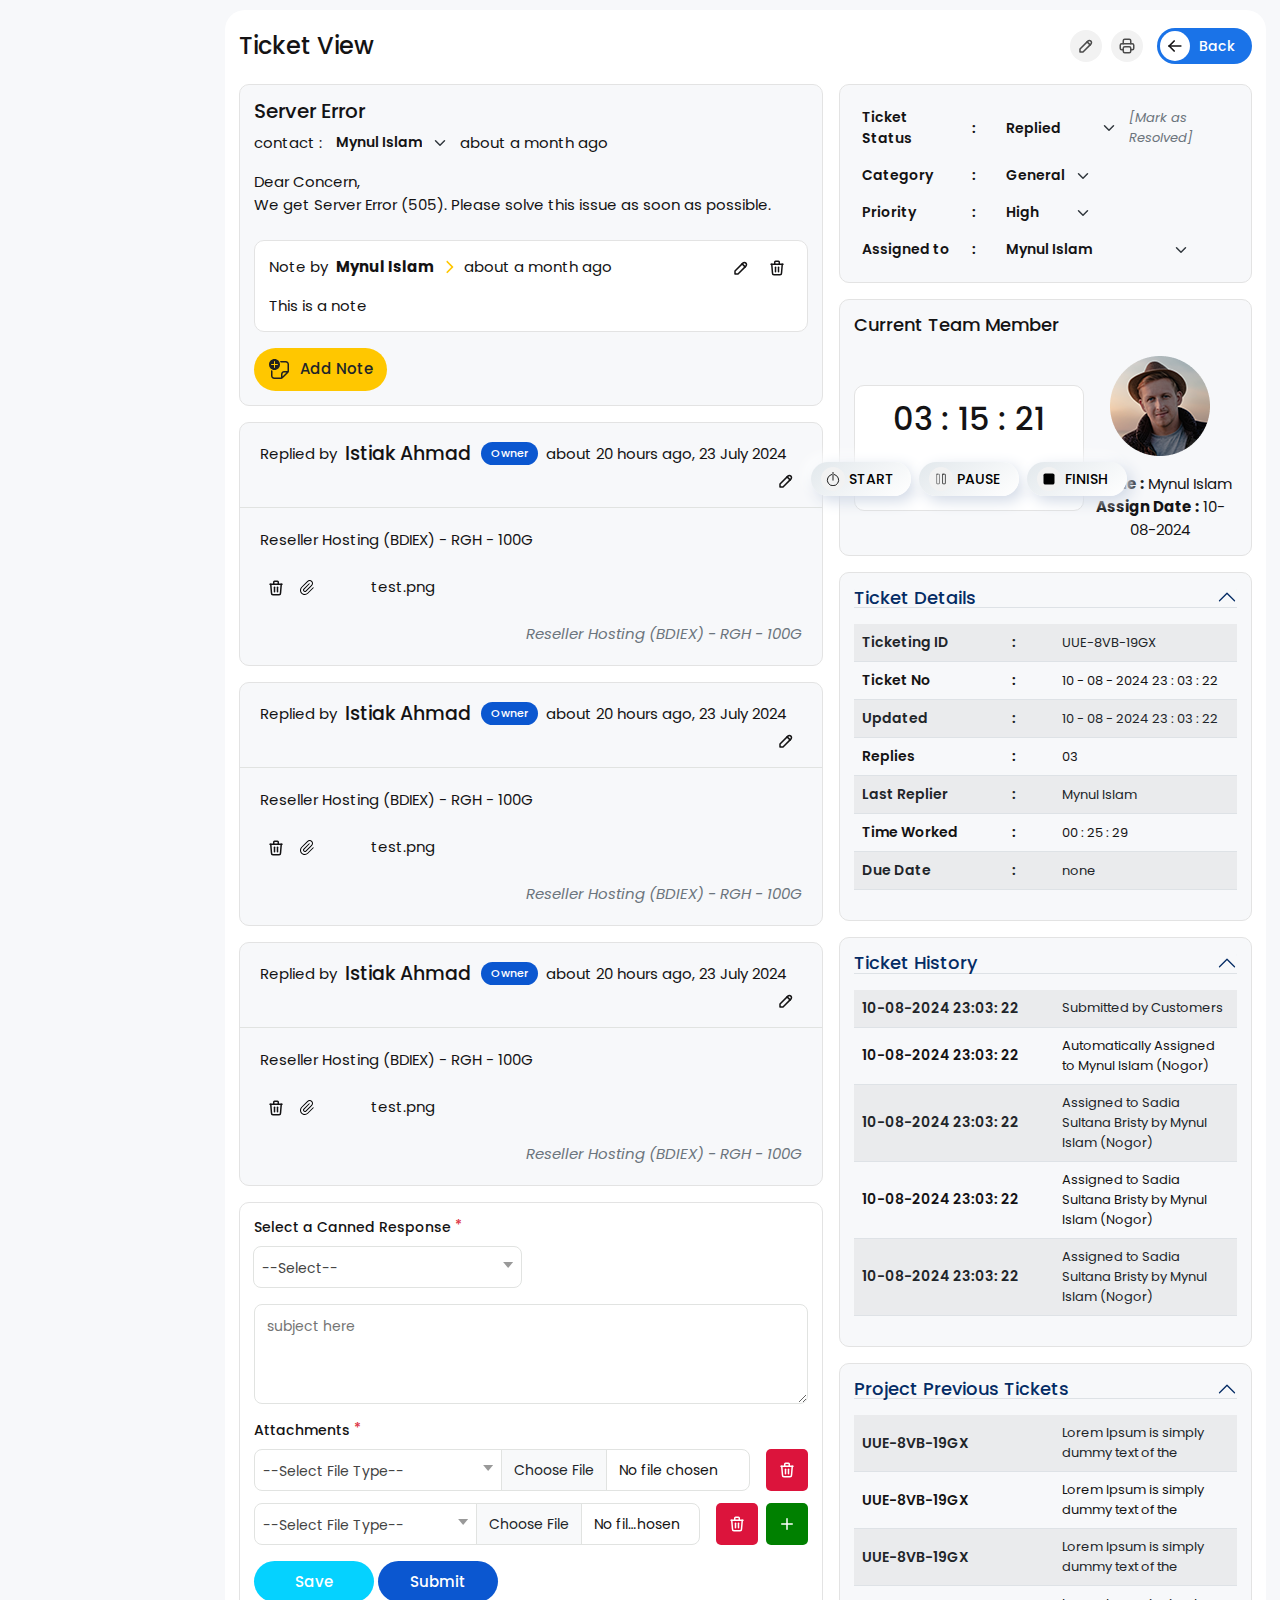
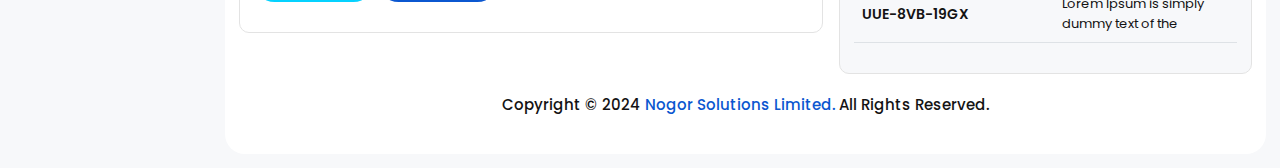
==== ticket-view-admin.html @ 99fb4b9e "init" ====
<!DOCTYPE html>
<html lang="en">

<head>
  <meta charset="UTF-8">
  <meta http-equiv="X-UA-Compatible" content="IE=edge">
  <title>Ticketing System(Admin)</title>
  <meta name="viewport" content="width=device-width, initial-scale=1.0, minimum-scale=1.0">
  <meta name="description" content="CMS">
  <link rel="shortcut icon" href="images/Fevicon.png" type="image/x-icon">
  <!--all css link -->
  <link rel="stylesheet" href="css/bootstrap.min.css">
  <link rel="stylesheet" href="css/chosen.css">
  <link rel="stylesheet" href="css/style.css">
</head>


<body>
  <!-- full page loading -->
  <div class="fullpage_loader">
    <div class="loader"></div>
  </div>

  <!-- main area start -->
  <main class="nsl_cms">
    <div class="right_content">
      <div class="content_body position-relative">
        <!-- <div class="component_loader">
          <div class="loader"></div>
        </div> -->
        <div class="content_main">
          <div class="page_header d-flex align-items-center justify-content-between gap-4">
            <h4 class="form_card_title">Ticket View
            </h4>
            <div class="right_page_header">
              <div class="viewer_action_btn">
                <button class="p_btn" data-bs-toggle="tooltip" data-bs-placement="top" data-bs-title="Edit">
                  <svg xmlns="http://www.w3.org/2000/svg" width="24" height="24" viewBox="0 0 24 24" fill="none"
                    stroke="currentColor" stroke-width="2" stroke-linecap="round" stroke-linejoin="round"
                    class="icon icon-tabler icons-tabler-outline icon-tabler-pencil">
                    <path stroke="none" d="M0 0h24v24H0z" fill="none" />
                    <path d="M4 20h4l10.5 -10.5a2.828 2.828 0 1 0 -4 -4l-10.5 10.5v4" />
                    <path d="M13.5 6.5l4 4" />
                  </svg>
                </button>
                <button class="p_btn" data-bs-toggle="tooltip" data-bs-placement="top" data-bs-title="Print">
                  <svg xmlns="http://www.w3.org/2000/svg" width="24" height="24" viewBox="0 0 24 24" fill="none"
                    stroke="currentColor" stroke-width="2" stroke-linecap="round" stroke-linejoin="round"
                    class="icon icon-tabler icons-tabler-outline icon-tabler-printer">
                    <path stroke="none" d="M0 0h24v24H0z" fill="none" />
                    <path d="M17 17h2a2 2 0 0 0 2 -2v-4a2 2 0 0 0 -2 -2h-14a2 2 0 0 0 -2 2v4a2 2 0 0 0 2 2h2" />
                    <path d="M17 9v-4a2 2 0 0 0 -2 -2h-6a2 2 0 0 0 -2 2v4" />
                    <path d="M7 13m0 2a2 2 0 0 1 2 -2h6a2 2 0 0 1 2 2v4a2 2 0 0 1 -2 2h-6a2 2 0 0 1 -2 -2z" />
                  </svg>
                </button>
              </div>
              <a href="create-ticket-admin.html" class="back_or_add_btn">
                <span>
                  <svg xmlns="http://www.w3.org/2000/svg" width="24" height="24" viewBox="0 0 24 24" fill="none"
                    stroke="currentColor" stroke-width="2" stroke-linecap="round" stroke-linejoin="round"
                    class="icon icon-tabler icons-tabler-outline icon-tabler-arrow-left">
                    <path stroke="none" d="M0 0h24v24H0z" fill="none" />
                    <path d="M5 12l14 0" />
                    <path d="M5 12l6 6" />
                    <path d="M5 12l6 -6" />
                  </svg>
                </span>
                Back
              </a>
            </div>
          </div>
          <div class="view_page">
            <div class="row custom_row g-3">
              <div class="col-xl-7">
                <div class="msg_reply_area d-flex flex-column gap-3">
                  <div class="ticket_details">
                    <div class="view_sec_bg">
                      <h5 class="pb-2">Server Error</h5>
                      <div class="d-flex align-items-center pb-3">
                        <p>contact :</p>
                        <div class="less_drop">
                          <div class="form-group mb-1 mb-sm-0 flex-shrink-0 d-sm-flex align-items-center gap-3">
                            <div class="input-group position-relative">
                              <select class="form-select form-control shadow-none">
                                <option selected>Mynul Islam</option>
                                <option value="1">One</option>
                                <option value="2">Two</option>
                                <option value="3">Three</option>
                              </select>
                            </div>
                          </div>
                        </div>
                        <p>about a month ago</p>
                      </div>
                      <p>Dear Concern, </p>
                      <p>We get Server Error (505). Please solve this issue as soon as possible.</p>
                      <div class="view_sec_bg bg-white mt-4">
                        <div class="d-flex align-items-center">
                          <p>Note by</p>
                          <strong class="px-2">Mynul Islam</strong>
                          <svg xmlns="http://www.w3.org/2000/svg" fill="#FFC700" width="14" height="14"
                            viewBox="0 0 320 512">
                            <path
                              d="M310.6 233.4c12.5 12.5 12.5 32.8 0 45.3l-192 192c-12.5 12.5-32.8 12.5-45.3 0s-12.5-32.8 0-45.3L242.7 256 73.4 86.6c-12.5-12.5-12.5-32.8 0-45.3s32.8-12.5 45.3 0l192 192z" />
                          </svg>
                          <p class="ps-2">about a month ago</p>
                          <div class="ms-auto action_btn">
                            <a href="#" data-bs-toggle="tooltip" data-bs-placement="top" data-bs-title="Edit">
                              <svg xmlns="http://www.w3.org/2000/svg" width="24" height="24" viewBox="0 0 24 24"
                                fill="none" stroke="currentColor" stroke-width="2" stroke-linecap="round"
                                stroke-linejoin="round"
                                class="icon icon-tabler icons-tabler-outline icon-tabler-pencil">
                                <path stroke="none" d="M0 0h24v24H0z" fill="none"></path>
                                <path d="M4 20h4l10.5 -10.5a2.828 2.828 0 1 0 -4 -4l-10.5 10.5v4"></path>
                                <path d="M13.5 6.5l4 4"></path>
                              </svg>
                            </a>

                            <a href="#" data-bs-toggle="tooltip" data-bs-placement="top" data-bs-title="delete">
                              <svg xmlns="http://www.w3.org/2000/svg" width="24" height="24" viewBox="0 0 24 24"
                                fill="none" stroke="currentColor" stroke-width="2" stroke-linecap="round"
                                stroke-linejoin="round" class="icon icon-tabler icons-tabler-outline icon-tabler-trash">
                                <path stroke="none" d="M0 0h24v24H0z" fill="none"></path>
                                <path d="M4 7l16 0"></path>
                                <path d="M10 11l0 6"></path>
                                <path d="M14 11l0 6"></path>
                                <path d="M5 7l1 12a2 2 0 0 0 2 2h8a2 2 0 0 0 2 -2l1 -12"></path>
                                <path d="M9 7v-3a1 1 0 0 1 1 -1h4a1 1 0 0 1 1 1v3"></path>
                              </svg>
                            </a>
                          </div>
                        </div>
                        <p class="pt-3">This is a note</p>
                      </div>
                      <div class="mt-3">
                        <button type="submit" class="theme_btn text-dark" style="background-color: #FFC700;">
                          <svg fill="none" height="24" viewBox="0 0 24 24" width="24"
                            xmlns="http://www.w3.org/2000/svg">
                            <path
                              d="M12 6.5C12 3.46243 9.53757 1 6.5 1C3.46243 1 1 3.46243 1 6.5C1 9.53757 3.46243 12 6.5 12C9.53757 12 12 9.53757 12 6.5ZM7.00065 7.00001L7.00111 9.50352C7.00111 9.77966 6.77725 10.0035 6.50111 10.0035C6.22497 10.0035 6.00111 9.77966 6.00111 9.50352L6.00065 7.00001H3.49609C3.21995 7.00001 2.99609 6.77615 2.99609 6.50001C2.99609 6.22387 3.21995 6.00001 3.49609 6.00001H6.00046L6 3.49927C6 3.22313 6.22386 2.99927 6.5 2.99927C6.77614 2.99927 7 3.22313 7 3.49927L7.00046 6.00001H9.50301C9.77915 6.00001 10.003 6.22387 10.003 6.50001C10.003 6.77615 9.77915 7.00001 9.50301 7.00001H7.00065Z"
                              fill="#212121" />
                            <path
                              d="M17.75 4.5H12.6865C12.5142 3.96653 12.2747 3.46321 11.9782 3H17.75C19.5449 3 21 4.45507 21 6.25V13.1287C21 13.7254 20.7629 14.2977 20.341 14.7197L14.7197 20.341C14.2977 20.7629 13.7254 21 13.1287 21H6.25C4.45507 21 3 19.5449 3 17.75V11.9782C3.46321 12.2747 3.96653 12.5142 4.5 12.6865V17.75C4.5 18.7165 5.2835 19.5 6.25 19.5H13V16.25C13 14.517 14.3565 13.1008 16.0656 13.0051L16.25 13H19.5V6.25C19.5 5.2835 18.7165 4.5 17.75 4.5ZM18.439 14.5H16.25C15.3318 14.5 14.5788 15.2071 14.5058 16.1065L14.5 16.25V18.439L18.439 14.5Z"
                              fill="#212121" />
                          </svg>
                          Add Note</button>
                      </div>
                    </div>
                  </div>
                  <div class="reply_card view_sec_bg p-0">
                    <div class="reply_header d-flex flex-wrap align-items-center">
                      <p>Replied by</p>
                      <p class="px-2 title">Istiak Ahmad<span class="tags">Owner</span></p>
                      <p>about 20 hours ago, 23 July 2024</p>
                      <div class="ms-auto action_btn">
                        <a href="#" data-bs-toggle="tooltip" data-bs-placement="top" data-bs-title="Edit">
                          <svg xmlns="http://www.w3.org/2000/svg" width="24" height="24" viewBox="0 0 24 24" fill="none"
                            stroke="currentColor" stroke-width="2" stroke-linecap="round" stroke-linejoin="round"
                            class="icon icon-tabler icons-tabler-outline icon-tabler-pencil">
                            <path stroke="none" d="M0 0h24v24H0z" fill="none"></path>
                            <path d="M4 20h4l10.5 -10.5a2.828 2.828 0 1 0 -4 -4l-10.5 10.5v4"></path>
                            <path d="M13.5 6.5l4 4"></path>
                          </svg>
                        </a>
                      </div>
                    </div>
                    <div class="reply_body d-flex flex-column gap-4">
                      <p>Reseller Hosting (BDIEX) - RGH - 100G</p>
                      <div class="action_btn d-flex align-items-center gap-2">
                        <a href="#" data-bs-toggle="tooltip" data-bs-placement="top" data-bs-title="Delete">
                          <svg xmlns="http://www.w3.org/2000/svg" width="24" height="24" viewBox="0 0 24 24" fill="none"
                            stroke="currentColor" stroke-width="2" stroke-linecap="round" stroke-linejoin="round"
                            class="icon icon-tabler icons-tabler-outline icon-tabler-trash">
                            <path stroke="none" d="M0 0h24v24H0z" fill="none"></path>
                            <path d="M4 7l16 0"></path>
                            <path d="M10 11l0 6"></path>
                            <path d="M14 11l0 6"></path>
                            <path d="M5 7l1 12a2 2 0 0 0 2 2h8a2 2 0 0 0 2 -2l1 -12"></path>
                            <path d="M9 7v-3a1 1 0 0 1 1 -1h4a1 1 0 0 1 1 1v3"></path>
                          </svg>
                        </a>
                        <a href="#" data-bs-toggle="tooltip" data-bs-placement="top" data-bs-title="Attach">
                          <svg fill="none" height="15" viewBox="0 0 15 15" width="15"
                            xmlns="http://www.w3.org/2000/svg">
                            <path clip-rule="evenodd"
                              d="M7.31802 0.974872C7.94222 0.350671 8.78882 0 9.67157 0C11.5098 0 13 1.49019 13 3.32843C13 4.21118 12.6493 5.05778 12.0251 5.68198L6.26777 11.4393C5.90878 11.7983 5.42189 12 4.91421 12C3.85702 12 3 11.143 3 10.0858C3 9.5781 3.20168 9.09122 3.56066 8.73223L9.14645 3.14645L9.85355 3.85355L4.26777 9.43934C4.09632 9.61079 4 9.84332 4 10.0858C4 10.5907 4.40931 11 4.91421 11C5.15668 11 5.38921 10.9037 5.56066 10.7322L11.318 4.97487C11.7547 4.53821 12 3.94596 12 3.32843C12 2.04247 10.9575 1 9.67157 1C9.05404 1 8.46179 1.24531 8.02513 1.68198L2.09619 7.61091C1.39431 8.31279 1 9.26475 1 10.2574C1 12.3244 2.67564 14 4.74264 14C5.73525 14 6.6872 13.6057 7.38909 12.9038L13.1464 7.14645L13.8536 7.85355L8.09619 13.6109C7.20678 14.5003 6.00047 15 4.74264 15C2.12335 15 0 12.8766 0 10.2574C0 8.99953 0.49967 7.79322 1.38909 6.90381L7.31802 0.974872Z"
                              fill="black" fill-rule="evenodd" />
                          </svg>
                        </a>
                        <p class="ps-5">test.png</p>
                      </div>
                      <em class="text-secondary ms-auto">Reseller Hosting (BDIEX) - RGH - 100G</em>
                    </div>
                  </div>
                  <div class="reply_card view_sec_bg p-0">
                    <div class="reply_header d-flex flex-wrap align-items-center">
                      <p>Replied by</p>
                      <p class="px-2 title">Istiak Ahmad<span class="tags">Owner</span></p>
                      <p>about 20 hours ago, 23 July 2024</p>
                      <div class="ms-auto action_btn">
                        <a href="#" data-bs-toggle="tooltip" data-bs-placement="top" data-bs-title="Edit">
                          <svg xmlns="http://www.w3.org/2000/svg" width="24" height="24" viewBox="0 0 24 24" fill="none"
                            stroke="currentColor" stroke-width="2" stroke-linecap="round" stroke-linejoin="round"
                            class="icon icon-tabler icons-tabler-outline icon-tabler-pencil">
                            <path stroke="none" d="M0 0h24v24H0z" fill="none"></path>
                            <path d="M4 20h4l10.5 -10.5a2.828 2.828 0 1 0 -4 -4l-10.5 10.5v4"></path>
                            <path d="M13.5 6.5l4 4"></path>
                          </svg>
                        </a>
                      </div>
                    </div>
                    <div class="reply_body d-flex flex-column gap-4">
                      <p>Reseller Hosting (BDIEX) - RGH - 100G</p>
                      <div class="action_btn d-flex align-items-center gap-2">
                        <a href="#" data-bs-toggle="tooltip" data-bs-placement="top" data-bs-title="Delete">
                          <svg xmlns="http://www.w3.org/2000/svg" width="24" height="24" viewBox="0 0 24 24" fill="none"
                            stroke="currentColor" stroke-width="2" stroke-linecap="round" stroke-linejoin="round"
                            class="icon icon-tabler icons-tabler-outline icon-tabler-trash">
                            <path stroke="none" d="M0 0h24v24H0z" fill="none"></path>
                            <path d="M4 7l16 0"></path>
                            <path d="M10 11l0 6"></path>
                            <path d="M14 11l0 6"></path>
                            <path d="M5 7l1 12a2 2 0 0 0 2 2h8a2 2 0 0 0 2 -2l1 -12"></path>
                            <path d="M9 7v-3a1 1 0 0 1 1 -1h4a1 1 0 0 1 1 1v3"></path>
                          </svg>
                        </a>
                        <a href="#" data-bs-toggle="tooltip" data-bs-placement="top" data-bs-title="Attach">
                          <svg fill="none" height="15" viewBox="0 0 15 15" width="15"
                            xmlns="http://www.w3.org/2000/svg">
                            <path clip-rule="evenodd"
                              d="M7.31802 0.974872C7.94222 0.350671 8.78882 0 9.67157 0C11.5098 0 13 1.49019 13 3.32843C13 4.21118 12.6493 5.05778 12.0251 5.68198L6.26777 11.4393C5.90878 11.7983 5.42189 12 4.91421 12C3.85702 12 3 11.143 3 10.0858C3 9.5781 3.20168 9.09122 3.56066 8.73223L9.14645 3.14645L9.85355 3.85355L4.26777 9.43934C4.09632 9.61079 4 9.84332 4 10.0858C4 10.5907 4.40931 11 4.91421 11C5.15668 11 5.38921 10.9037 5.56066 10.7322L11.318 4.97487C11.7547 4.53821 12 3.94596 12 3.32843C12 2.04247 10.9575 1 9.67157 1C9.05404 1 8.46179 1.24531 8.02513 1.68198L2.09619 7.61091C1.39431 8.31279 1 9.26475 1 10.2574C1 12.3244 2.67564 14 4.74264 14C5.73525 14 6.6872 13.6057 7.38909 12.9038L13.1464 7.14645L13.8536 7.85355L8.09619 13.6109C7.20678 14.5003 6.00047 15 4.74264 15C2.12335 15 0 12.8766 0 10.2574C0 8.99953 0.49967 7.79322 1.38909 6.90381L7.31802 0.974872Z"
                              fill="black" fill-rule="evenodd" />
                          </svg>
                        </a>
                        <p class="ps-5">test.png</p>
                      </div>
                      <em class="text-secondary ms-auto">Reseller Hosting (BDIEX) - RGH - 100G</em>
                    </div>
                  </div>
                  <div class="reply_card view_sec_bg p-0">
                    <div class="reply_header d-flex flex-wrap align-items-center">
                      <p>Replied by</p>
                      <p class="px-2 title">Istiak Ahmad<span class="tags">Owner</span></p>
                      <p>about 20 hours ago, 23 July 2024</p>
                      <div class="ms-auto action_btn">
                        <a href="#" data-bs-toggle="tooltip" data-bs-placement="top" data-bs-title="Edit">
                          <svg xmlns="http://www.w3.org/2000/svg" width="24" height="24" viewBox="0 0 24 24" fill="none"
                            stroke="currentColor" stroke-width="2" stroke-linecap="round" stroke-linejoin="round"
                            class="icon icon-tabler icons-tabler-outline icon-tabler-pencil">
                            <path stroke="none" d="M0 0h24v24H0z" fill="none"></path>
                            <path d="M4 20h4l10.5 -10.5a2.828 2.828 0 1 0 -4 -4l-10.5 10.5v4"></path>
                            <path d="M13.5 6.5l4 4"></path>
                          </svg>
                        </a>
                      </div>
                    </div>
                    <div class="reply_body d-flex flex-column gap-4">
                      <p>Reseller Hosting (BDIEX) - RGH - 100G</p>
                      <div class="action_btn d-flex align-items-center gap-2">
                        <a href="#" data-bs-toggle="tooltip" data-bs-placement="top" data-bs-title="Delete">
                          <svg xmlns="http://www.w3.org/2000/svg" width="24" height="24" viewBox="0 0 24 24" fill="none"
                            stroke="currentColor" stroke-width="2" stroke-linecap="round" stroke-linejoin="round"
                            class="icon icon-tabler icons-tabler-outline icon-tabler-trash">
                            <path stroke="none" d="M0 0h24v24H0z" fill="none"></path>
                            <path d="M4 7l16 0"></path>
                            <path d="M10 11l0 6"></path>
                            <path d="M14 11l0 6"></path>
                            <path d="M5 7l1 12a2 2 0 0 0 2 2h8a2 2 0 0 0 2 -2l1 -12"></path>
                            <path d="M9 7v-3a1 1 0 0 1 1 -1h4a1 1 0 0 1 1 1v3"></path>
                          </svg>
                        </a>
                        <a href="#" data-bs-toggle="tooltip" data-bs-placement="top" data-bs-title="Attach">
                          <svg fill="none" height="15" viewBox="0 0 15 15" width="15"
                            xmlns="http://www.w3.org/2000/svg">
                            <path clip-rule="evenodd"
                              d="M7.31802 0.974872C7.94222 0.350671 8.78882 0 9.67157 0C11.5098 0 13 1.49019 13 3.32843C13 4.21118 12.6493 5.05778 12.0251 5.68198L6.26777 11.4393C5.90878 11.7983 5.42189 12 4.91421 12C3.85702 12 3 11.143 3 10.0858C3 9.5781 3.20168 9.09122 3.56066 8.73223L9.14645 3.14645L9.85355 3.85355L4.26777 9.43934C4.09632 9.61079 4 9.84332 4 10.0858C4 10.5907 4.40931 11 4.91421 11C5.15668 11 5.38921 10.9037 5.56066 10.7322L11.318 4.97487C11.7547 4.53821 12 3.94596 12 3.32843C12 2.04247 10.9575 1 9.67157 1C9.05404 1 8.46179 1.24531 8.02513 1.68198L2.09619 7.61091C1.39431 8.31279 1 9.26475 1 10.2574C1 12.3244 2.67564 14 4.74264 14C5.73525 14 6.6872 13.6057 7.38909 12.9038L13.1464 7.14645L13.8536 7.85355L8.09619 13.6109C7.20678 14.5003 6.00047 15 4.74264 15C2.12335 15 0 12.8766 0 10.2574C0 8.99953 0.49967 7.79322 1.38909 6.90381L7.31802 0.974872Z"
                              fill="black" fill-rule="evenodd" />
                          </svg>
                        </a>
                        <p class="ps-5">test.png</p>
                      </div>
                      <em class="text-secondary ms-auto">Reseller Hosting (BDIEX) - RGH - 100G</em>
                    </div>
                  </div>
                  <div class="view_sec_bg bg-white">
                    <form action="#">
                      <div class="row g-3 mb-3">
                        <div class="col-xl-6 col-md-12">
                          <div class="form-group">
                            <label class="form-label d-flex justify-content-between align-items-center gap-4">
                              <div class="lft">
                                Select a Canned Response <sup class="text-danger">*</sup>
                              </div>
                            </label>
                            <div class="input-group position-relative">
                              <select class="chosen">
                                <option>--Select--</option>
                                <option>Category A</option>
                                <option>Category B</option>
                                <option>Category C</option>
                              </select>
                            </div>
                          </div>
                        </div>
                      </div>
                      <div class="row g-3 mb-3">
                        <div class="col-12">
                          <div class="form-group">
                            <div class="input-group position-relative">
                              <textarea class="textarea-control" style="height: 100px;"
                                placeholder="subject here"></textarea>
                            </div>
                          </div>
                        </div>
                      </div>
                      <div class="row g-3 mb-3">
                        <div class="col-12">
                          <div class="form-group">
                            <label class="form-label d-flex justify-content-between align-items-center gap-4">
                              <div class="lft">
                                Attachments <sup class="text-danger">*</sup>
                              </div>
                            </label>
                            <div class="mutiple_add_options">
                              <div class="multiple_item d-flex align-items-center gap-3">
                                <div class="form-group">
                                  <div class="input-group position-relative d-flex flex-row">
                                    <div class="w-50" style="border-radius: 0 8px 8px 0 !important;">
                                      <select class="chosen">
                                        <option>--Select File Type--</option>
                                        <option>Image</option>
                                        <option>File</option>
                                      </select>
                                    </div>
                                    <input type="file" class="form-control w-50" placeholder="Write your subject">
                                  </div>
                                </div>
                                <div class="action_btn d-flex gap-2 align-items-center">
                                  <button class="delete" data-bs-toggle="tooltip" data-bs-placement="top" data-bs-title="Delete">
                                    <svg xmlns="http://www.w3.org/2000/svg" width="24" height="24" viewBox="0 0 24 24"
                                      fill="none" stroke="currentColor" stroke-width="2" stroke-linecap="round"
                                      stroke-linejoin="round"
                                      class="icon icon-tabler icons-tabler-outline icon-tabler-trash"
                                      style="color: #fff">
                                      <path stroke="none" d="M0 0h24v24H0z" fill="none" />
                                      <path d="M4 7l16 0" />
                                      <path d="M10 11l0 6" />
                                      <path d="M14 11l0 6" />
                                      <path d="M5 7l1 12a2 2 0 0 0 2 2h8a2 2 0 0 0 2 -2l1 -12" />
                                      <path d="M9 7v-3a1 1 0 0 1 1 -1h4a1 1 0 0 1 1 1v3" />
                                    </svg>
                                  </button>
                                </div>
                              </div>
                              <div class="multiple_item d-flex align-items-center gap-3">
                                <div class="form-group">
                                  <div class="input-group position-relative d-flex flex-row">
                                    <div class="w-50">
                                      <select class="chosen">
                                        <option>--Select File Type--</option>
                                        <option>Image</option>
                                        <option>File</option>
                                      </select>
                                    </div>
                                    <input type="file" class="form-control w-50" placeholder="Write your subject">
                                  </div>
                                </div>
                                <div class="action_btn d-flex align-items-center gap-2">
                                  <button type="button" class="delete" data-bs-toggle="tooltip" data-bs-placement="top" data-bs-title="Delete">
                                    <svg xmlns="http://www.w3.org/2000/svg" width="24" height="24" viewBox="0 0 24 24"
                                      fill="none" stroke="currentColor" stroke-width="2" stroke-linecap="round"
                                      stroke-linejoin="round"
                                      class="icon icon-tabler icons-tabler-outline icon-tabler-trash"
                                      style="color: #fff">
                                      <path stroke="none" d="M0 0h24v24H0z" fill="none" />
                                      <path d="M4 7l16 0" />
                                      <path d="M10 11l0 6" />
                                      <path d="M14 11l0 6" />
                                      <path d="M5 7l1 12a2 2 0 0 0 2 2h8a2 2 0 0 0 2 -2l1 -12" />
                                      <path d="M9 7v-3a1 1 0 0 1 1 -1h4a1 1 0 0 1 1 1v3" />
                                    </svg>
                                  </button>
                                  <button type="button" class="add" data-bs-toggle="tooltip" data-bs-placement="top" data-bs-title="Edit">
                                    <svg xmlns="http://www.w3.org/2000/svg" width="24" height="24" viewBox="0 0 24 24"
                                      fill="none" stroke="currentColor" stroke-width="2" stroke-linecap="round"
                                      stroke-linejoin="round"
                                      class="icon icon-tabler icons-tabler-outline icon-tabler-plus"
                                      style="color: #fff">
                                      <path stroke="none" d="M0 0h24v24H0z" fill="none" />
                                      <path d="M12 5l0 14" />
                                      <path d="M5 12l14 0" />
                                    </svg>
                                  </button>
                                </div>
                              </div>
                            </div>
                          </div>
                        </div>
                      </div>
                      <div class="row g-3 mb-3">
                        <div class="col-12">
                          <button type="submit" class="theme_btn" style="background-color: #05D2FF;">Save</button>
                          <button type="submit" class="theme_btn">Submit</button>
                        </div>
                      </div>
                    </form>
                  </div>
                </div>
              </div>
              <div class="col-xl-5">
                <div class="d-flex flex-column gap-3">
                  <div class="view_sec_bg">
                    <table class="w-100">
                      <tbody>
                        <tr>
                          <th>Ticket Status</th>
                          <th>:</th>
                          <td>
                            <div class="less_drop d-flex">
                              <div class="form-group mb-1 mb-sm-0 flex-shrink-0 d-sm-flex align-items-center gap-3">
                                <div class="input-group position-relative">
                                  <select class="form-select form-control shadow-none">
                                    <option selected>Replied</option>
                                    <option value="1">Not Replied</option>
                                    <option value="2">Canceled</option>
                                    <option value="3">Deleted</option>
                                  </select>
                                </div>
                              </div>
                              <em class="text-secondary ms-auto">[Mark as Resolved]</em>
                            </div>
                          </td>
                        </tr>
                        <tr>
                          <th>Category</th>
                          <th>:</th>
                          <td>
                            <div class="less_drop" style="width: fit-content;">
                              <div class="form-group mb-1 mb-sm-0 flex-shrink-0 d-sm-flex align-items-center gap-3">
                                <div class="input-group position-relative">
                                  <select class="form-select form-control shadow-none">
                                    <option selected>General</option>
                                    <option value="1">One</option>
                                    <option value="2">Two</option>
                                    <option value="3">Three</option>
                                  </select>
                                </div>
                              </div>
                            </div>
                          </td>
                        </tr>
                        <tr>
                          <th>Priority</th>
                          <th>:</th>
                          <td>
                            <div class="less_drop" style="width: fit-content;">
                              <div class="form-group mb-1 mb-sm-0 flex-shrink-0 d-sm-flex align-items-center gap-3">
                                <div class="input-group position-relative">
                                  <select class="form-select form-control shadow-none">
                                    <option selected>High</option>
                                    <option value="1">Medium</option>
                                    <option value="2">Low</option>
                                  </select>
                                </div>
                              </div>
                            </div>
                          </td>
                        </tr>
                        <tr>
                          <th>Assigned to</th>
                          <th>:</th>
                          <td>
                            <div class="less_drop" style="width: fit-content;">
                              <div class="form-group mb-1 mb-sm-0 flex-shrink-0 d-sm-flex align-items-center gap-3">
                                <div class="input-group position-relative">
                                  <select class="form-select form-control shadow-none">
                                    <option selected>Mynul Islam</option>
                                    <option value="1">Sadiya Sultana Bristy</option>
                                    <option value="2">Tihany</option>
                                  </select>
                                </div>
                              </div>
                            </div>
                          </td>
                        </tr>
                      </tbody>
                    </table>
                  </div>
                  <div class="view_sec_bg curr_team">
                    <h3 class="card_title">Current Team Member</h3>
                    <div class="d-flex align-items-center">
                      <div class="time_sec">
                        <div class="view_sec_bg bg-white">
                          <h2 class="text-center mb-4">03 : 15 : 21</h2>
                          <div class="d-flex justify-content-center gap-2">
                            <button type="submit" class="theme_btn start d-flex align-items-center gap-1">
                              <div class="bg">
                                <svg data-name="Layer 1" id="Layer_1" viewBox="0 0 48 48" width="14" height="14"
                                  class="m-0" xmlns="http://www.w3.org/2000/svg">
                                  <defs>
                                    <style>
                                      .cls-1 {
                                        fill: none;
                                        stroke: #000000;
                                        stroke-linecap: round;
                                        stroke-linejoin: round;
                                        stroke-width: 3px;
                                        margin-right: 0;
                                      }
                                    </style>
                                  </defs>
                                  <title />
                                  <path class="cls-1" d="M19.31,8.59a19.5,19.5,0,1,0,9.38,0" />
                                  <line class="cls-1" x1="24" x2="24" y1="1" y2="28" />
                                </svg>
                              </div>
                              <span>START</span>
                            </button>
                            <button type="submit" class="theme_btn pause d-flex align-items-center gap-1">
                              <div class="bg">
                                <svg viewBox="0 0 256 256" width="14" height="14" class="m-0"
                                  xmlns="http://www.w3.org/2000/svg">
                                  <rect fill="none" height="14" width="14" />
                                  <rect fill="none" height="176" rx="8" stroke="#000" stroke-linecap="round"
                                    stroke-linejoin="round" stroke-width="12" width="52" x="156" y="40" />
                                  <rect fill="none" height="176" rx="8" stroke="#000" stroke-linecap="round"
                                    stroke-linejoin="round" stroke-width="8" width="52" x="48" y="40" />
                                </svg>
                              </div>
                              <span>PAUSE</span>
                            </button>
                            <button type="submit" class="theme_btn finish d-flex align-items-center gap-1">
                              <div class="bg">
                                <svg baseProfile="tiny" height="22px" class="m-0" id="Layer_1" version="1.2"
                                  viewBox="0 0 24 24" width="22px" xml:space="preserve"
                                  xmlns="http://www.w3.org/2000/svg" xmlns:xlink="http://www.w3.org/1999/xlink">
                                  <g>
                                    <path
                                      d="M16,6H8C6.9,6,6,6.9,6,8v8c0,1.1,0.9,2,2,2h8c1.1,0,2-0.9,2-2V8C18,6.9,17.1,6,16,6z" />
                                  </g>
                                </svg>
                              </div>
                              <span>FINISH</span>
                            </button>
                          </div>
                        </div>
                      </div>
                      <div class="mem_info text-center">
                        <div class="image mb-3">
                          <img src="./images/profile.png" alt="not found">
                        </div>
                        <p><b>Name :</b> Mynul Islam</p>
                        <p><b>Assign Date :</b> 10-08-2024</p>
                      </div>

                    </div>
                  </div>
                  <div class="view_sec_bg accordion" id="accordionExample">
                    <div class="accordion-item border-0">
                      <h2 class="accordion-header">
                        <button class="accordion-button card_title mb-0 p-0" type="button" data-bs-toggle="collapse" data-bs-target="#collapseOne" aria-expanded="true" aria-controls="collapseOne">
                          Ticket Details
                        </button>
                      </h2>
                      <div id="collapseOne" class="accordion-collapse collapse show" data-bs-parent="#accordionExample">
                        <div class="accordion-body px-0">
                          <table class="table table-striped">
                            <tbody>
                              <tr>
                                <th style="width: 150px;">Ticketing ID</th>
                                <th style="width: 50px;">:</th>
                                <td>UUE-8VB-19GX</td>
                              </tr>
                              <tr>
                                <th>Ticket No</th>
                                <th>:</th>
                                <td>10 - 08 - 2024    23 : 03 : 22</td>
                              </tr>
                              <tr>
                                <th>Updated</th>
                                <th>:</th>
                                <td>10 - 08 - 2024    23 : 03 : 22</td>
                              </tr>
                              <tr>
                                <th>Replies</th>
                                <th>:</th>
                                <td>03</td>
                              </tr>
                              <tr>
                                <th>Last Replier</th>
                                <th>:</th>
                                <td>Mynul Islam</td>
                              </tr>
                              <tr>
                                <th>Time Worked</th>
                                <th>:</th>
                                <td>00 : 25 : 29</td>
                              </tr>
                              <tr>
                                <th>Due Date</th>
                                <th>:</th>
                                <td>none</td>
                              </tr>
                            </tbody>
                          </table>
                        </div>
                      </div>
                    </div>
                  </div>
                  <div class="view_sec_bg accordion" id="accordionExample1">
                    <div class="accordion-item border-0">
                      <h2 class="accordion-header">
                        <button class="accordion-button card_title mb-0 p-0" type="button" data-bs-toggle="collapse" data-bs-target="#collapseTwo" aria-expanded="true" aria-controls="collapseTwo">
                          Ticket History
                        </button>
                      </h2>
                      <div id="collapseTwo" class="accordion-collapse collapse show" data-bs-parent="#accordionExample1">
                        <div class="accordion-body px-0">
                          <table class="table table-striped">
                            <tbody>
                              <tr>
                                <th style="width: 200px;">10-08-2024    23:03: 22</th>
                                <td>Submitted by Customers</td>
                              </tr>
                              <tr>
                                <th>10-08-2024    23:03: 22</th>
                                <td>Automatically Assigned to Mynul Islam 
                                  (Nogor)</td>
                              </tr>
                              <tr>
                                <th>10-08-2024    23:03: 22</th>
                                <td>Assigned to Sadia Sultana Bristy by Mynul 
                                  Islam (Nogor)</td>
                              </tr>
                              <tr>
                                <th>10-08-2024    23:03: 22</th>
                                <td>Assigned to Sadia Sultana Bristy by Mynul 
                                  Islam (Nogor)</td>
                              </tr>
                              <tr>
                                <th>10-08-2024    23:03: 22</th>
                                <td>Assigned to Sadia Sultana Bristy by Mynul 
                                  Islam (Nogor)</td>
                              </tr>
                              
                            </tbody>
                          </table>
                        </div>
                      </div>
                    </div>
                  </div>
                  <div class="view_sec_bg accordion" id="accordionExample2">
                    <div class="accordion-item border-0">
                      <h2 class="accordion-header">
                        <button class="accordion-button card_title mb-0 p-0" type="button" data-bs-toggle="collapse" data-bs-target="#collapseThree" aria-expanded="true" aria-controls="collapseThree">
                          Project Previous Tickets
                        </button>
                      </h2>
                      <div id="collapseThree" class="accordion-collapse collapse show" data-bs-parent="#accordionExample2">
                        <div class="accordion-body px-0">
                          <table class="table table-striped">
                            <tbody>
                              <tr>
                                <th style="width: 200px;">UUE-8VB-19GX</th>
                                <td>Lorem Ipsum is simply dummy text of the </td>
                              </tr>
                              <tr>
                                <th style="width: 200px;">UUE-8VB-19GX</th>
                                <td>Lorem Ipsum is simply dummy text of the </td>
                              </tr>
                              <tr>
                                <th style="width: 200px;">UUE-8VB-19GX</th>
                                <td>Lorem Ipsum is simply dummy text of the </td>
                              </tr>
                              <tr>
                                <th style="width: 200px;">UUE-8VB-19GX</th>
                                <td>Lorem Ipsum is simply dummy text of the </td>
                              </tr>
                              
                            </tbody>
                          </table>
                        </div>
                      </div>
                    </div>
                  </div>
                </div>
              </div>
            </div>
          </div>
        </div>
        <footer class="footer_area text-center">
          <p>Copyright © 2024 <a href="#">Nogor Solutions Limited.</a> All Rights Reserved.</p>
        </footer>
      </div>
  </main>
  <!-- main area end -->


  <!-- all js link -->
  <script src="js/jquery-3.6.0.min.js"></script>
  <script src="js/bootstrap.bundle.min.js"></script>
  <script src="js/chosen.jquery.min.js"></script>
  <script src="js/chart.js"></script>
  <script src="js/script.js"></script>
</body>

</html>
---- css/chosen.css ----
.chosen-container {
  position: relative;
  display: inline-block;
  vertical-align: middle;
  font-size: 13px;
  -webkit-user-select: none;
  -moz-user-select: none;
  -ms-user-select: none;
  user-select: none;
}

.chosen-container * {
  -webkit-box-sizing: border-box;
  box-sizing: border-box;
}

.chosen-container .chosen-drop {
  position: absolute;
  top: 100%;
  z-index: 1010;
  width: 100%;
  border: 1px solid #aaa;
  border-top: 0;
  background: #fff;
  -webkit-box-shadow: 0 4px 5px rgba(0, 0, 0, 0.15);
  box-shadow: 0 4px 5px rgba(0, 0, 0, 0.15);
  clip: rect(0, 0, 0, 0);
  -webkit-clip-path: inset(100% 100%);
  clip-path: inset(100% 100%);
}

.chosen-container.chosen-with-drop .chosen-drop {
  clip: auto;
  -webkit-clip-path: none;
  clip-path: none;
}

.chosen-container a {
  cursor: pointer;
}

.chosen-container .search-choice .group-name, .chosen-container .chosen-single .group-name {
  margin-right: 4px;
  overflow: hidden;
  white-space: nowrap;
  text-overflow: ellipsis;
  font-weight: normal;
  color: #999999;
}

.chosen-container .search-choice .group-name:after, .chosen-container .chosen-single .group-name:after {
  content: ":";
  padding-left: 2px;
  vertical-align: top;
}

/* @end */
/* @group Single Chosen */
.chosen-container-single .chosen-single {
  position: relative;
  display: block;
  overflow: hidden;
  padding: 0 0 0 8px;
  height: 25px;
  border: 1px solid #aaa;
  border-radius: 5px;
  background-color: #fff;
  background: -webkit-gradient(linear, left top, left bottom, color-stop(20%, #fff), color-stop(50%, #f6f6f6), color-stop(52%, #eee), to(#f4f4f4));
  background: linear-gradient(#fff 20%, #f6f6f6 50%, #eee 52%, #f4f4f4 100%);
  background-clip: padding-box;
  -webkit-box-shadow: 0 0 3px #fff inset, 0 1px 1px rgba(0, 0, 0, 0.1);
  box-shadow: 0 0 3px #fff inset, 0 1px 1px rgba(0, 0, 0, 0.1);
  color: #444;
  text-decoration: none;
  white-space: nowrap;
  line-height: 24px;
}

.chosen-container-single .chosen-default {
  color: #999;
}

.chosen-container-single .chosen-single span {
  display: block;
  overflow: hidden;
  margin-right: 26px;
  text-overflow: ellipsis;
  white-space: nowrap;
}

.chosen-container-single .chosen-single-with-deselect span {
  margin-right: 38px;
}

.chosen-container-single .chosen-single abbr {
  position: absolute;
  top: 6px;
  right: 26px;
  display: block;
  width: 12px;
  height: 12px;
  font-size: 1px;
}

.chosen-container-single .chosen-single abbr:hover {
  background-position: -42px -10px;
}

.chosen-container-single.chosen-disabled .chosen-single abbr:hover {
  background-position: -42px -10px;
}

.chosen-container-single .chosen-single div {
  position: absolute;
  top: 0;
  right: 0;
  display: block;
  width: 18px;
  height: 100%;
}

.chosen-container-single .chosen-single div b {
  display: block;
  width: 100%;
  height: 100%;
}

.chosen-container-single .chosen-search {
  position: relative;
  z-index: 1010;
  margin: 0;
  padding: 3px 4px;
  white-space: nowrap;
}

.chosen-container-single .chosen-search input[type="text"] {
  margin: 1px 0;
  padding: 4px 20px 4px 5px;
  width: 100%;
  height: auto;
  outline: 0;
  border: 1px solid #aaa;
  font-size: 1em;
  font-family: sans-serif;
  line-height: normal;
  border-radius: 0;
}

.chosen-container-single .chosen-drop {
  margin-top: -1px;
  border-radius: 0 0 4px 4px;
  background-clip: padding-box;
}

.chosen-container-single.chosen-container-single-nosearch .chosen-search {
  position: absolute;
  clip: rect(0, 0, 0, 0);
  -webkit-clip-path: inset(100% 100%);
  clip-path: inset(100% 100%);
}

/* @end */
/* @group Results */
.chosen-container .chosen-results {
  color: #444;
  position: relative;
  overflow-x: hidden;
  overflow-y: auto;
  margin: 0 4px 4px 0;
  padding: 0 0 0 4px;
  max-height: 240px;
  -webkit-overflow-scrolling: touch;
}

.chosen-container .chosen-results li {
  display: none;
  margin: 0;
  padding: 5px 6px;
  list-style: none;
  line-height: 15px;
  word-wrap: break-word;
  -webkit-touch-callout: none;
}

.chosen-container .chosen-results li.active-result {
  display: list-item;
  cursor: pointer;
}

.chosen-container .chosen-results li.disabled-result {
  display: list-item;
  color: #ccc;
  cursor: default;
}

.chosen-container .chosen-results li.highlighted {
  background-color: #3875d7;
  background-image: -webkit-gradient(linear, left top, left bottom, color-stop(20%, #3875d7), color-stop(90%, #2a62bc));
  background-image: linear-gradient(#3875d7 20%, #2a62bc 90%);
  color: #fff;
}

.chosen-container .chosen-results li.no-results {
  color: #777;
  display: list-item;
  background: #f4f4f4;
}

.chosen-container .chosen-results li.group-result {
  display: list-item;
  font-weight: bold;
  cursor: default;
}

.chosen-container .chosen-results li.group-option {
  padding-left: 15px;
}

.chosen-container .chosen-results li em {
  font-style: normal;
  text-decoration: underline;
}

/* @end */
/* @group Multi Chosen */
.chosen-container-multi .chosen-choices {
  position: relative;
  overflow: hidden;
  margin: 0;
  padding: 0 5px;
  width: 100%;
  height: auto;
  border: 1px solid #aaa;
  background-color: #fff;
  background-image: -webkit-gradient(linear, left top, left bottom, color-stop(1%, #eee), color-stop(15%, #fff));
  background-image: linear-gradient(#eee 1%, #fff 15%);
  cursor: text;
}

.chosen-container-multi .chosen-choices li {
  float: left;
  list-style: none;
}

.chosen-container-multi .chosen-choices li.search-field {
  margin: 0;
  padding: 0;
  white-space: nowrap;
}

.chosen-container-multi .chosen-choices li.search-field input[type="text"] {
  margin: 1px 0;
  padding: 0;
  height: 25px;
  outline: 0;
  border: 0 !important;
  background: transparent !important;
  -webkit-box-shadow: none;
  box-shadow: none;
  color: #999;
  font-size: 100%;
  font-family: sans-serif;
  line-height: normal;
  border-radius: 0;
  width: 25px;
}

.chosen-container-multi .chosen-choices li.search-choice {
  position: relative;
  margin: 3px 5px 3px 0;
  padding: 3px 20px 3px 5px;
  border: 1px solid #aaa;
  max-width: 100%;
  border-radius: 3px;
  background-color: #eeeeee;
  background-image: -webkit-gradient(linear, left top, left bottom, color-stop(20%, #f4f4f4), color-stop(50%, #f0f0f0), color-stop(52%, #e8e8e8), to(#eee));
  background-image: linear-gradient(#f4f4f4 20%, #f0f0f0 50%, #e8e8e8 52%, #eee 100%);
  background-size: 100% 19px;
  background-repeat: repeat-x;
  background-clip: padding-box;
  -webkit-box-shadow: 0 0 2px #fff inset, 0 1px 0 rgba(0, 0, 0, 0.05);
  box-shadow: 0 0 2px #fff inset, 0 1px 0 rgba(0, 0, 0, 0.05);
  color: #333;
  line-height: 13px;
  cursor: default;
}

.chosen-container-multi .chosen-choices li.search-choice span {
  word-wrap: break-word;
}

.chosen-container-multi .chosen-choices li.search-choice .search-choice-close {
  position: absolute;
  top: 4px;
  right: 3px;
  display: block;
  width: 12px;
  height: 12px;
  font-size: 1px;
}

.chosen-container-multi .chosen-choices li.search-choice .search-choice-close:hover {
  background-position: -42px -10px;
}

.chosen-container-multi .chosen-choices li.search-choice-disabled {
  padding-right: 5px;
  border: 1px solid #ccc;
  background-color: #e4e4e4;
  background-image: -webkit-gradient(linear, left top, left bottom, color-stop(20%, #f4f4f4), color-stop(50%, #f0f0f0), color-stop(52%, #e8e8e8), to(#eee));
  background-image: linear-gradient(#f4f4f4 20%, #f0f0f0 50%, #e8e8e8 52%, #eee 100%);
  color: #666;
}

.chosen-container-multi .chosen-choices li.search-choice-focus {
  background: #d4d4d4;
}

.chosen-container-multi .chosen-choices li.search-choice-focus .search-choice-close {
  background-position: -42px -10px;
}

.chosen-container-multi .chosen-results {
  margin: 0;
  padding: 0;
}

.chosen-container-multi .chosen-drop .result-selected {
  display: list-item;
  color: #ccc;
  cursor: default;
}

/* @end */
/* @group Active  */
.chosen-container-active .chosen-single {
  border: 1px solid #5897fb;
  -webkit-box-shadow: 0 0 5px rgba(0, 0, 0, 0.3);
  box-shadow: 0 0 5px rgba(0, 0, 0, 0.3);
}

.chosen-container-active.chosen-with-drop .chosen-single {
  border: 1px solid #aaa;
  border-bottom-right-radius: 0;
  border-bottom-left-radius: 0;
  background-image: -webkit-gradient(linear, left top, left bottom, color-stop(20%, #eee), color-stop(80%, #fff));
  background-image: linear-gradient(#eee 20%, #fff 80%);
  -webkit-box-shadow: 0 1px 0 #fff inset;
  box-shadow: 0 1px 0 #fff inset;
}

.chosen-container-active.chosen-with-drop .chosen-single div {
  border-left: none;
  background: transparent;
}

.chosen-container-active.chosen-with-drop .chosen-single div b {
  background-position: -18px 2px;
}

.chosen-container-active .chosen-choices {
  border: 1px solid #5897fb;
  -webkit-box-shadow: 0 0 5px rgba(0, 0, 0, 0.3);
  box-shadow: 0 0 5px rgba(0, 0, 0, 0.3);
}

.chosen-container-active .chosen-choices li.search-field input[type="text"] {
  color: #222 !important;
}

/* @end */
/* @group Disabled Support */
.chosen-disabled {
  opacity: 0.5 !important;
  cursor: default;
}

.chosen-disabled .chosen-single {
  cursor: default;
}

.chosen-disabled .chosen-choices .search-choice .search-choice-close {
  cursor: default;
}

/* @end */
/* @group Right to Left */
.chosen-rtl {
  text-align: right;
}

.chosen-rtl .chosen-single {
  overflow: visible;
  padding: 0 8px 0 0;
}

.chosen-rtl .chosen-single span {
  margin-right: 0;
  margin-left: 26px;
  direction: rtl;
}

.chosen-rtl .chosen-single-with-deselect span {
  margin-left: 38px;
}

.chosen-rtl .chosen-single div {
  right: auto;
  left: 3px;
}

.chosen-rtl .chosen-single abbr {
  right: auto;
  left: 26px;
}

.chosen-rtl .chosen-choices li {
  float: right;
}

.chosen-rtl .chosen-choices li.search-field input[type="text"] {
  direction: rtl;
}

.chosen-rtl .chosen-choices li.search-choice {
  margin: 3px 5px 3px 0;
  padding: 3px 5px 3px 19px;
}

.chosen-rtl .chosen-choices li.search-choice .search-choice-close {
  right: auto;
  left: 4px;
}

.chosen-rtl.chosen-container-single .chosen-results {
  margin: 0 0 4px 4px;
  padding: 0 4px 0 0;
}

.chosen-rtl .chosen-results li.group-option {
  padding-right: 15px;
  padding-left: 0;
}

.chosen-rtl.chosen-container-active.chosen-with-drop .chosen-single div {
  border-right: none;
}

.chosen-rtl .chosen-search input[type="text"] {
  padding: 4px 5px 4px 20px;
  direction: rtl;
}

.chosen-rtl.chosen-container-single .chosen-single div b {
  background-position: 6px 2px;
}

.chosen-rtl.chosen-container-single.chosen-with-drop .chosen-single div b {
  background-position: -12px 2px;
}

/* @end */
/* @group Retina compatibility */
@media only screen and (-webkit-min-device-pixel-ratio: 1.5), only screen and (min-resolution: 144dpi), only screen and (min-resolution: 1.5dppx) {

  .chosen-rtl .chosen-search input[type="text"],
  .chosen-container-single .chosen-single abbr,
  .chosen-container-single .chosen-single div b,
  .chosen-container-single .chosen-search input[type="text"],
  .chosen-container-multi .chosen-choices .search-choice .search-choice-close,
  .chosen-container .chosen-results-scroll-down span,
  .chosen-container .chosen-results-scroll-up span {
    background-size: 52px 37px !important;
    background-repeat: no-repeat !important;
  }
}

/* @end */
---- css/style.css ----
@import url("https://fonts.googleapis.com/css2?family=Poppins:ital,wght@0,100;0,200;0,300;0,400;0,500;0,600;0,700;0,800;0,900;1,100;1,200;1,300;1,400;1,500;1,600;1,700;1,800;1,900&display=swap");
* {
  margin: 0;
  padding: 0;
  box-sizing: border-box;
  outline: none;
}

h1,
h2,
h3,
h4,
h5,
h6,
p {
  margin: 0;
  padding: 0;
}

span {
  display: inline-block;
}

a {
  display: inline-block;
  text-decoration: none;
}

a:hover,
a:focus {
  text-decoration: none;
}

ul,
ol {
  margin: 0;
  padding: 0;
}

a,
button {
  transition: all 0.3s ease-out 0s;
}

body {
  overflow-x: hidden;
  font-size: 15px;
  font-weight: 400;
  font-family: "Poppins", sans-serif;
  color: #141314;
  line-height: normal;
  background-color: #F7F8FA;
  overflow-y: scroll;
}

::selection {
  background-color: #0B57D0;
  color: #ffffff;
}

.theme_btn {
  color: #ffffff;
  font-size: 15px;
  font-weight: 500;
  line-height: normal;
  text-transform: capitalize;
  padding: 9px 14px;
  border-radius: 25px;
  background-color: #0B57D0;
  border: 0;
  transition: 0.2s;
  text-align: center;
  min-width: 120px;
}
.theme_btn svg {
  margin-right: 4px;
}
.theme_btn:hover {
  box-shadow: 0px 8px 15px rgba(0, 0, 0, 0.1);
}

.mt-30 {
  margin-top: 30px;
}

.mb-30 {
  margin-bottom: 30px;
}

.mb-40 {
  margin-bottom: 40px;
}

.mt-40 {
  margin-top: 40px;
}

.mb-50 {
  margin-bottom: 50px;
}

.mt-50 {
  margin-top: 50px;
}

.mb-60 {
  margin-bottom: 60px;
}

.mt-60 {
  margin-top: 60px;
}

.line-limit-1 {
  overflow: hidden;
  display: -webkit-box;
  -webkit-line-clamp: 1 !important;
  -webkit-box-orient: vertical;
}

.line-limit-2 {
  overflow: hidden;
  display: -webkit-box;
  -webkit-line-clamp: 2 !important;
  -webkit-box-orient: vertical;
}

.line-limit-3 {
  overflow: hidden;
  display: -webkit-box;
  -webkit-line-clamp: 3 !important;
  -webkit-box-orient: vertical;
}

.line-limit-4 {
  overflow: hidden;
  display: -webkit-box;
  -webkit-line-clamp: 4 !important;
  -webkit-box-orient: vertical;
}

.line-limit-6 {
  overflow: hidden;
  display: -webkit-box;
  -webkit-line-clamp: 6 !important;
  -webkit-box-orient: vertical;
}

.line-limit-7 {
  overflow: hidden;
  display: -webkit-box;
  -webkit-line-clamp: 7 !important;
  -webkit-box-orient: vertical;
}

.line-limit-8 {
  overflow: hidden;
  display: -webkit-box;
  -webkit-line-clamp: 8 !important;
  -webkit-box-orient: vertical;
}

.line-limit-9 {
  overflow: hidden;
  display: -webkit-box;
  -webkit-line-clamp: 9 !important;
  -webkit-box-orient: vertical;
}

.line-limit-10 {
  overflow: hidden;
  display: -webkit-box;
  -webkit-line-clamp: 10 !important;
  -webkit-box-orient: vertical;
}

.fullpage_loader {
  position: fixed;
  top: 0;
  left: 0;
  width: 100%;
  height: 100%;
  background-color: #ffffff;
  z-index: 9999;
  display: flex;
  justify-content: center;
  align-items: center;
}
.fullpage_loader .loader {
  width: 35px;
  aspect-ratio: 1;
  border-radius: 50%;
  border: 3px solid #1A73E8;
  animation: l20-1 0.8s infinite linear alternate, l20-2 1.6s infinite linear;
}
@keyframes l20-1 {
  0% {
    clip-path: polygon(50% 50%, 0 0, 50% 0%, 50% 0%, 50% 0%, 50% 0%, 50% 0%);
  }
  12.5% {
    clip-path: polygon(50% 50%, 0 0, 50% 0%, 100% 0%, 100% 0%, 100% 0%, 100% 0%);
  }
  25% {
    clip-path: polygon(50% 50%, 0 0, 50% 0%, 100% 0%, 100% 100%, 100% 100%, 100% 100%);
  }
  50% {
    clip-path: polygon(50% 50%, 0 0, 50% 0%, 100% 0%, 100% 100%, 50% 100%, 0% 100%);
  }
  62.5% {
    clip-path: polygon(50% 50%, 100% 0, 100% 0%, 100% 0%, 100% 100%, 50% 100%, 0% 100%);
  }
  75% {
    clip-path: polygon(50% 50%, 100% 100%, 100% 100%, 100% 100%, 100% 100%, 50% 100%, 0% 100%);
  }
  100% {
    clip-path: polygon(50% 50%, 50% 100%, 50% 100%, 50% 100%, 50% 100%, 50% 100%, 0% 100%);
  }
}
@keyframes l20-2 {
  0% {
    transform: scaleY(1) rotate(0deg);
  }
  49.99% {
    transform: scaleY(1) rotate(135deg);
  }
  50% {
    transform: scaleY(-1) rotate(0deg);
  }
  100% {
    transform: scaleY(-1) rotate(-135deg);
  }
}

.e_header_area {
  background-color: #ffffff;
  position: sticky;
  top: 0;
  z-index: 999;
  box-shadow: 0 0 5px 0 rgba(0, 0, 0, 0.1);
}
.e_header_area .menus .menu ul li {
  display: inline-block;
  margin-left: 30px;
}
.e_header_area .menus .menu ul li a {
  color: #141314;
  font-size: 15px;
  font-weight: 500;
  line-height: normal;
  border-bottom: 2px solid transparent;
  padding: 22px 0;
}
.e_header_area .menus .menu ul li a svg {
  width: 20px;
  height: 20px;
  position: relative;
  top: -1px;
  margin-right: 3px;
}
.e_header_area .menus .menu ul li a:hover {
  color: #0B57D0;
  border-color: #0B57D0;
}
.e_header_area .menus .menu ul .active_menu a {
  color: #0B57D0;
  border-color: #0B57D0 !important;
}
.e_header_area .menu_options {
  margin-left: 30px;
}
.e_header_area .menu_options .icon_box .icon_btn {
  color: #4F4F4F;
  width: 36px;
  height: 36px;
  display: flex;
  justify-content: center;
  align-items: center;
}
.e_header_area .menu_options .icon_box .icon_btn svg {
  width: 22px;
  height: 22px;
}
.e_header_area .menu_options .icon_box .icon_btn .notification_number {
  width: 19px;
  height: 19px;
  background-color: #DA511F;
  top: -3px;
  right: -2px;
  color: #ffffff;
  font-size: 11px;
  font-weight: 700;
}
.e_header_area .menu_options .icon_box .information_box {
  width: 300px;
  border-radius: 10px;
  background-color: #ffffff;
  box-shadow: 0 0 8px rgba(0, 0, 0, 0.2);
  margin-top: 12px;
  visibility: hidden;
  opacity: 0;
  transition: all 0.2s ease-out 0s;
  transform: scale(0.6);
  transform-origin: top right;
  border-top: 3px solid #0B57D0;
  display: flex;
  flex-direction: column;
  overflow: hidden;
}
.e_header_area .menu_options .icon_box .top {
  border-bottom: 1px solid #ddd;
  padding: 12px 16px;
}
.e_header_area .menu_options .icon_box .top .title {
  font-size: 15px;
  font-weight: 500;
  color: #141314;
}
.e_header_area .menu_options .icon_box .top .clear {
  color: #0B57D0;
  font-size: 14px;
  font-weight: 500;
}
.e_header_area .menu_options .icon_box .list {
  overflow-y: auto;
  max-height: 300px;
  min-height: 200px;
  scrollbar-width: none;
}
.e_header_area .menu_options .icon_box .list .no_list {
  font-size: 16px;
  font-weight: 500;
  color: #141314;
  padding: 16px;
  text-align: center;
  margin-top: 45px;
  display: flex;
  justify-content: center;
  gap: 8px;
  flex-direction: column;
}
.e_header_area .menu_options .icon_box .list .no_list svg {
  width: 36px;
  height: 36px;
}
.e_header_area .menu_options .icon_box .list li:last-child a {
  border: 0;
}
.e_header_area .menu_options .icon_box .list a {
  border-bottom: 1px solid #ddd;
  padding: 12px 16px;
}
.e_header_area .menu_options .icon_box .list a:hover {
  background-color: rgba(26, 115, 232, 0.1);
}
.e_header_area .menu_options .icon_box .list .img {
  width: 35px;
  height: 35px;
  border-radius: 50%;
  flex: 0 0 auto;
  margin-right: 10px;
  display: flex;
  justify-content: center;
  align-items: center;
}
.e_header_area .menu_options .icon_box .list .img img {
  border-radius: 50%;
  height: 100%;
  width: 100%;
}
.e_header_area .menu_options .icon_box .list .img svg {
  width: 20px;
  height: 20px;
  color: #141314;
}
.e_header_area .menu_options .icon_box .list .warning {
  background-color: #f7e6e7;
}
.e_header_area .menu_options .icon_box .list .warning svg {
  color: #cf5860;
}
.e_header_area .menu_options .icon_box .list .mail {
  background-color: #dde3f1;
}
.e_header_area .menu_options .icon_box .list .mail svg {
  color: #3968d6;
}
.e_header_area .menu_options .icon_box .list .info {
  max-width: 180px;
  width: 100%;
}
.e_header_area .menu_options .icon_box .list .info .name {
  font-size: 14px;
  font-weight: 600;
  color: #141314;
}
.e_header_area .menu_options .icon_box .list .info p {
  color: #323232;
  font-size: 12px;
}
.e_header_area .menu_options .icon_box .list .time {
  color: #323232;
  font-size: 12px;
  font-weight: 500;
  margin-left: auto;
  flex: 0 0 auto;
}
.e_header_area .menu_options .icon_box .btm {
  margin-top: auto;
}
.e_header_area .menu_options .icon_box .btm .view {
  border: 0;
  border-top: 1px solid #ddd;
  padding: 12px 16px;
  color: #0B57D0;
  font-size: 15px;
  font-weight: 500;
  background-color: transparent;
}
.e_header_area .menu_options .icon_box .btm .view:hover {
  background-color: #0B57D0;
  color: #ffffff;
}
.e_header_area .user_box .img {
  width: 41px;
  height: 41px;
}
.e_header_area .user_box .img img {
  height: 100%;
  width: 100%;
  object-fit: cover;
  object-position: center;
}
.e_header_area .user_box .name .nm {
  color: #141314;
  font-size: 15px;
  font-weight: 600;
  line-height: 16px;
}
.e_header_area .user_box .name small {
  color: #141314;
  font-size: 13px;
  font-weight: 500;
  line-height: normal;
}
.e_header_area .user_box .user_dropdown_menu {
  position: absolute;
  top: 100%;
  margin-top: 15px;
  right: 0;
  width: 240px;
  background-color: #ffffff;
  box-shadow: 0 0 15px rgba(0, 0, 0, 0.1);
  visibility: hidden;
  opacity: 0;
  transition: all 0.3s ease-out 0s;
}
.e_header_area .user_box .user_dropdown_menu::before {
  position: absolute;
  top: -15px;
  left: 0;
  width: 100%;
  background-color: transparent;
  content: "";
  height: 15px;
}
.e_header_area .user_box .user_dropdown_menu ul li a {
  padding: 10px 22px;
  font-size: 15px;
  font-weight: 500;
  display: block;
  width: 100%;
  color: #141314;
  display: flex;
  align-items: center;
  gap: 8px;
}
.e_header_area .user_box .user_dropdown_menu ul li a svg {
  position: relative;
  top: -1px;
  width: 20px;
  height: 20px;
}
.e_header_area .user_box .user_dropdown_menu ul li a:hover {
  background-color: #0B57D0;
  color: #ffffff;
}
.e_header_area .user_box .user_dropdown_menu ul li + li {
  border-top: 1px solid #EAEAEA;
}
.e_header_area .user_box:hover .user_dropdown_menu {
  visibility: visible;
  opacity: 1;
}

.control_dropdown_menu {
  visibility: visible !important;
  opacity: 1 !important;
  transform: scale(1) !important;
}

/* Mobile menu area start */
.mobile-menu-area {
  z-index: 999;
  background-color: var(--bs-white);
  width: 100%;
  transition: all linear 0.2s;
  margin-top: 0;
}
.mobile-menu-area .mobile-menu-overlay {
  width: 100%;
  height: 100%;
  background-color: rgba(0, 0, 0, 0.6);
  position: fixed;
  top: 0;
  left: 0;
  z-index: 999;
  transition-duration: 0.3s;
  visibility: hidden;
  opacity: 0;
}
.mobile-menu-area .mobile-menu-overlay.active {
  visibility: visible;
  opacity: 1;
}
.mobile-menu-area .mobile-menu-main {
  width: 320px;
  height: 100%;
  background-color: var(--bs-white);
  position: fixed;
  top: 0;
  left: -320px;
  z-index: 999;
  overflow-y: scroll;
  transition-duration: 0.3s;
  padding-bottom: 24px;
}
.mobile-menu-area .mobile-menu-main .logo {
  padding: 20px;
  padding-bottom: 14px;
}
.mobile-menu-area .mobile-menu-main .user_box {
  padding: 20px;
  border-top: 1px solid #EAEAEA !important;
  width: 100%;
}
.mobile-menu-area .mobile-menu-main .close-mobile-menu {
  position: absolute;
  top: 16px;
  right: 10px;
}
.mobile-menu-area .mobile-menu-main .close-mobile-menu i {
  width: 40px;
  height: 40px;
  text-align: center;
  line-height: 40px;
  color: var(--bs-text-color1);
  font-size: 17px;
  cursor: pointer;
  transition: all linear 0.2s;
  transition: all 0.1s ease-in-out;
}
.mobile-menu-area .mobile-menu-main .menu-body .menu-list {
  padding-top: 10px;
}
.mobile-menu-area .mobile-menu-main .menu-body .menu-list ul li a {
  font-size: 16px;
  font-weight: 500;
  color: #141314;
  border-top: 1px solid #EAEAEA;
  width: 100%;
  padding: 0px 20px;
  line-height: 44px;
  padding-right: 10px;
  transition: all linear 0.2s;
  display: flex;
  justify-content: space-between;
  align-items: center;
}
.mobile-menu-area .mobile-menu-main .menu-body .menu-list ul li a i {
  width: 32px;
  height: 32px;
  background-color: var(--bs-bg-color9);
  text-align: center;
  line-height: 32px;
  font-size: 12px;
  border-radius: 3px;
  transition: all linear 0.2s;
}
.mobile-menu-area .mobile-menu-main .menu-body .menu-list ul li a:hover {
  letter-spacing: 1px;
}
.mobile-menu-area .mobile-menu-main .menu-body .menu-list ul li a:hover i {
  background-color: var(--bs-bg-color2);
  color: var(--bs-white);
}
.mobile-menu-area .mobile-menu-main .menu-body .menu-list ul li ul {
  padding-left: 0;
  display: none;
}
.mobile-menu-area .mobile-menu-main .menu-body .menu-list ul li ul a {
  padding: 0px 20px;
  padding-left: 40px;
}
.mobile-menu-area .mobile-menu-main .menu-body .menu-list ul li ul li:last-child a {
  border-bottom: 0;
}
.mobile-menu-area .mobile-menu-main .menu-body .menu-list ul li:last-child a {
  border-bottom: 1px solid var(--bs-border-color1);
}
.mobile-menu-area .mobile-menu-main .join-with-us {
  padding: 0 20px;
  margin-top: 24px;
}
.mobile-menu-area .mobile-menu-main .join-with-us .join-with-us-btn {
  font-size: 16px;
  font-weight: 600;
  color: var(--bs-text-color2);
}
.mobile-menu-area .mobile-menu-main .join-with-us .join-with-us-btn:hover {
  letter-spacing: 1px;
}
.mobile-menu-area .mobile-menu-main.active {
  left: 0 !important;
}
.mobile-menu-area .mobile-menu-action-btn {
  padding: 20px;
}
.mobile-menu-area .mobile-menu-action-btn a {
  color: var(--bs-white);
  padding: 12px 0;
  font-size: 16px;
  font-weight: 700;
  border-radius: 5px;
  width: 100%;
  text-align: center;
}
.mobile-menu-area .mobile-menu-action-btn a i {
  font-size: 14px;
  margin-left: 8px;
}
.mobile-menu-area .mobile-menu-action-btn a:hover {
  background-color: var(--bs-text-color1);
}

@media (max-width: 1199.98px) {
  .e_header_area {
    padding: 16px 0;
  }
  .e_header_area .menu_bar {
    position: relative;
    height: 40px;
    width: 40px;
    color: #0B57D0;
    text-align: center;
    border-radius: 5px;
    cursor: pointer;
    transition: all 0.1s ease-in-out;
    border: 2px solid #0B57D0;
    background-color: transparent;
  }
  .e_header_area .menu_bar:hover {
    background-color: #0B57D0;
    color: #ffffff;
  }
}
.header_area {
  padding-bottom: 10px;
  z-index: 99;
  position: sticky;
  top: 14px;
  background-color: #F6F8FC;
}
.header_area::before {
  position: absolute;
  bottom: 0;
  right: -14px;
  width: 102%;
  height: 80px;
  background-color: #F6F8FC;
  content: "";
  z-index: -1;
}
.header_area .header_left .sidebar_control_bar .sidebar_control_btn {
  width: 40px;
  height: 40px;
  background-color: transparent;
  display: flex;
  justify-content: center;
  align-items: center;
  border-radius: 50px;
  position: relative;
  z-index: 999;
}
.header_area .header_left .sidebar_control_bar .sidebar_control_btn:hover {
  background-color: #EAF1FB;
}
.header_area .header_left .mobile_sidebar_control_bar .sidebar_control_btn {
  width: 40px;
  height: 40px;
  background-color: transparent;
  display: flex;
  justify-content: center;
  align-items: center;
  border-radius: 50px;
}
.header_area .header_left .mobile_sidebar_control_bar .sidebar_control_btn:hover {
  background-color: #EAF1FB;
}
.header_area .header_right .date_time {
  padding-right: 24px;
}
.header_area .header_right .date_time::before {
  position: absolute;
  top: 50%;
  transform: translateY(-50%);
  right: 0;
  content: "";
  width: 1px;
  height: 20px;
  background-color: #BDBDBD;
}
.header_area .header_right .date_time p {
  font-size: 16px;
  font-weight: 500;
  color: #141314;
}
.header_area .header_right .action_info .icon_box .icon_btn {
  color: #4F4F4F;
  width: 36px;
  height: 36px;
  display: flex;
  justify-content: center;
  align-items: center;
}
.header_area .header_right .action_info .icon_box .icon_btn svg {
  width: 22px;
  height: 22px;
}
.header_area .header_right .action_info .icon_box .icon_btn .notification_number {
  width: 19px;
  height: 19px;
  background-color: #0B57D0;
  top: -3px;
  right: -2px;
  color: #ffffff;
  font-size: 11px;
  font-weight: 700;
}
.header_area .header_right .action_info .icon_box .information_box {
  width: 300px;
  border-radius: 10px;
  background-color: #ffffff;
  box-shadow: 0 0 8px rgba(0, 0, 0, 0.2);
  margin-top: 12px;
  visibility: hidden;
  opacity: 0;
  transition: all 0.2s ease-out 0s;
  transform: scale(0.6);
  transform-origin: top right;
  border-top: 3px solid #1A73E8;
  display: flex;
  flex-direction: column;
  overflow: hidden;
}
.header_area .header_right .action_info .icon_box .top {
  border-bottom: 1px solid #DA511F;
  padding: 12px 16px;
}
.header_area .header_right .action_info .icon_box .top .title {
  font-size: 16px;
  font-weight: 500;
  color: #141314;
}
.header_area .header_right .action_info .icon_box .top .clear {
  color: #1A73E8;
  font-size: 15px;
  font-weight: 500;
}
.header_area .header_right .action_info .icon_box .list {
  overflow-y: auto;
  max-height: 300px;
  min-height: 200px;
  scrollbar-width: none;
}
.header_area .header_right .action_info .icon_box .list .no_list {
  font-size: 16px;
  font-weight: 500;
  color: #141314;
  padding: 16px;
  text-align: center;
  margin-top: 45px;
  display: flex;
  justify-content: center;
  gap: 8px;
  flex-direction: column;
}
.header_area .header_right .action_info .icon_box .list .no_list svg {
  width: 36px;
  height: 36px;
}
.header_area .header_right .action_info .icon_box .list li:last-child a {
  border: 0;
}
.header_area .header_right .action_info .icon_box .list a {
  border-bottom: 1px solid #DA511F;
  padding: 12px 16px;
}
.header_area .header_right .action_info .icon_box .list a:hover {
  background-color: rgba(26, 115, 232, 0.1);
}
.header_area .header_right .action_info .icon_box .list .img {
  width: 35px;
  height: 35px;
  border-radius: 50%;
  flex: 0 0 auto;
  margin-right: 10px;
  display: flex;
  justify-content: center;
  align-items: center;
}
.header_area .header_right .action_info .icon_box .list .img img {
  border-radius: 50%;
  height: 100%;
  width: 100%;
}
.header_area .header_right .action_info .icon_box .list .img svg {
  width: 20px;
  height: 20px;
  color: #141314;
}
.header_area .header_right .action_info .icon_box .list .warning {
  background-color: #f7e6e7;
}
.header_area .header_right .action_info .icon_box .list .warning svg {
  color: #cf5860;
}
.header_area .header_right .action_info .icon_box .list .mail {
  background-color: #dde3f1;
}
.header_area .header_right .action_info .icon_box .list .mail svg {
  color: #3968d6;
}
.header_area .header_right .action_info .icon_box .list .info {
  max-width: 180px;
  width: 100%;
}
.header_area .header_right .action_info .icon_box .list .info .name {
  font-size: 15px;
  font-weight: 600;
  color: #141314;
}
.header_area .header_right .action_info .icon_box .list .info p {
  color: #323232;
  font-size: 14px;
}
.header_area .header_right .action_info .icon_box .list .time {
  color: #323232;
  font-size: 12px;
  font-weight: 500;
  margin-left: auto;
  flex: 0 0 auto;
}
.header_area .header_right .action_info .icon_box .btm {
  margin-top: auto;
}
.header_area .header_right .action_info .icon_box .btm .view {
  border: 0;
  border-top: 1px solid #DA511F;
  padding: 12px 16px;
  color: #1A73E8;
  font-size: 15px;
  font-weight: 500;
  background-color: transparent;
}
.header_area .header_right .action_info .icon_box .btm .view:hover {
  background-color: #DA511F;
  color: #141314;
}
.header_area .header_right .action_info .user_box .user_image {
  width: 36px;
  height: 36px;
  overflow: hidden;
}
.header_area .header_right .action_info .user_box .user_image img {
  object-position: center;
}
.header_area .header_right .action_info .user_box .user_information {
  width: 280px;
  background-color: #E9EEF6;
  border-radius: 15px;
  z-index: 99;
  top: 100%;
  margin-top: 12px;
  right: 0;
  padding: 20px 10px;
  padding-bottom: 10px;
  visibility: hidden;
  opacity: 0;
  transition: all 0.2s ease-out 0s;
  transform: scale(0.6);
  transform-origin: top right;
  box-shadow: 0 0 8px 0 rgba(0, 0, 0, 0.2);
}
.header_area .header_right .action_info .user_box .user_information .image {
  width: 80px;
  height: 80px;
  margin: 0 auto;
}
.header_area .header_right .action_info .user_box .user_information .image img {
  width: 100%;
  height: 100%;
  border-radius: 50%;
}
.header_area .header_right .action_info .user_box .user_information .image .edit_input {
  position: absolute;
  bottom: -5px;
  right: -5px;
}
.header_area .header_right .action_info .user_box .user_information .image .edit_input label {
  cursor: pointer;
  width: 30px;
  height: 30px;
  border-radius: 50%;
  background-color: #ffffff;
  display: flex;
  justify-content: center;
  align-items: center;
}
.header_area .header_right .action_info .user_box .user_information .image .edit_input label:hover {
  background-color: #DA511F;
}
.header_area .header_right .action_info .user_box .user_information .image .edit_input label svg {
  width: 20px;
  height: 20px;
}
.header_area .header_right .action_info .user_box .user_information .name {
  margin-top: 18px;
}
.header_area .header_right .action_info .user_box .user_information .name .nm {
  font-size: 18px;
  font-weight: 400;
  margin-bottom: 12px;
}
.header_area .header_right .action_info .user_box .user_information .name .edit {
  font-size: 14px;
  font-weight: 500;
  color: #1A73E8;
  border: 1px solid #141314;
  border-radius: 40px;
  padding: 8px 30px;
  transition: none;
}
.header_area .header_right .action_info .user_box .user_information .name .edit:hover {
  background-color: #DA511F;
}
.header_area .header_right .action_info .user_box .user_information .menus {
  background-color: #ffffff;
  width: 100%;
  border-radius: 15px;
  margin-top: 12px;
  overflow: hidden;
}
.header_area .header_right .action_info .user_box .user_information .menus li a {
  font-size: 15px;
  font-weight: 400;
  color: #141314;
  padding: 9px 14px;
  display: flex;
  align-items: center;
  border-bottom: 1px solid #DA511F;
  gap: 8px;
}
.header_area .header_right .action_info .user_box .user_information .menus li a:hover {
  background-color: #DA511F;
}
.header_area .header_right .action_info .user_box .user_information .menus li a svg {
  width: 20px;
  height: 20px;
}

@media (max-width: 1399.98px) {
  .header_area .header_right .date_time p {
    font-size: 14px;
  }
  .header_area .header_right .action_info .icon_box .icon_btn .notification_number {
    width: 16px;
    height: 16px;
    top: -3px;
    right: -2px;
    font-size: 10px;
  }
  .header_area .header_right .action_info .user_box .user_information .menus li a {
    font-size: 14px;
  }
  .header_area .header_right .action_info .user_box .user_information .menus li a svg {
    width: 18px;
    height: 18px;
    position: relative;
    top: -1px;
  }
}
@media (max-width: 991.98px) {
  .header_area .logo2 a {
    display: none !important;
  }
  .header_area .header_right .date_time {
    display: none;
  }
}
@media (max-width: 575.98px) {
  .messages_information {
    margin-right: -46px;
  }
  .notification_information {
    margin-right: -106px;
  }
}
.e_ticketing_frontend {
  display: flex;
  flex-direction: column;
  min-height: calc(100vh - 0px);
}
.e_ticketing_frontend .content_body {
  margin: 30px 0;
}

.right_content {
  padding: 14px;
  padding-top: 10px;
  padding-left: 254px;
}
.right_content .content_body {
  display: flex;
  flex-direction: column;
  min-height: calc(100vh - 74px);
  background-color: #ffffff;
  border-radius: 20px;
  overflow: hidden;
  padding: 18px 14px;
}
.right_content .content_body .component_loader {
  position: absolute;
  border-radius: 20px;
  top: 0;
  left: 0;
  width: 100%;
  height: 100%;
  background-color: #ffffff;
  z-index: 999;
  display: flex;
  justify-content: center;
  align-items: center;
}
.right_content .content_body .component_loader .loader {
  width: 35px;
  aspect-ratio: 1;
  border-radius: 50%;
  border: 3px solid #1A73E8;
  animation: l20-1 0.8s infinite linear alternate, l20-2 1.6s infinite linear;
}
@keyframes l20-1 {
  0% {
    clip-path: polygon(50% 50%, 0 0, 50% 0%, 50% 0%, 50% 0%, 50% 0%, 50% 0%);
  }
  12.5% {
    clip-path: polygon(50% 50%, 0 0, 50% 0%, 100% 0%, 100% 0%, 100% 0%, 100% 0%);
  }
  25% {
    clip-path: polygon(50% 50%, 0 0, 50% 0%, 100% 0%, 100% 100%, 100% 100%, 100% 100%);
  }
  50% {
    clip-path: polygon(50% 50%, 0 0, 50% 0%, 100% 0%, 100% 100%, 50% 100%, 0% 100%);
  }
  62.5% {
    clip-path: polygon(50% 50%, 100% 0, 100% 0%, 100% 0%, 100% 100%, 50% 100%, 0% 100%);
  }
  75% {
    clip-path: polygon(50% 50%, 100% 100%, 100% 100%, 100% 100%, 100% 100%, 50% 100%, 0% 100%);
  }
  100% {
    clip-path: polygon(50% 50%, 50% 100%, 50% 100%, 50% 100%, 50% 100%, 50% 100%, 0% 100%);
  }
}
@keyframes l20-2 {
  0% {
    transform: scaleY(1) rotate(0deg);
  }
  49.99% {
    transform: scaleY(1) rotate(135deg);
  }
  50% {
    transform: scaleY(-1) rotate(0deg);
  }
  100% {
    transform: scaleY(-1) rotate(-135deg);
  }
}

@media (max-width: 1399.98px) {
  .right_content {
    padding-left: 225px;
  }
}
@media (max-width: 991.98px) {
  .right_content {
    padding-left: 14px !important;
    padding-bottom: 0;
  }
}
.card {
  background-color: #ffffff;
  border: 1px solid #EAEAEA;
  border-radius: 10px;
  height: 100%;
}

.card_title {
  font-size: 18px;
  font-weight: 500;
  margin-bottom: 20px;
}

.page_header {
  margin-bottom: 20px;
}
.page_header .title {
  color: #141314;
  font-size: 24px;
  font-weight: 600;
}
.page_header .ticket_info_details {
  transition: none;
}

@media (max-width: 575.98px) {
  .page_header .title {
    font-size: 18px !important;
    text-align: left;
  }
}
.right_page_header {
  display: flex;
  align-items: center;
  gap: 14px;
}

.base_search .view {
  flex: 0 0 auto;
}
.base_search .search_box {
  flex-grow: 1;
  width: 100%;
}
.base_search .theme_btn {
  margin-left: 50px;
  flex: 0 0 auto;
}

@media (max-width: 767.98px) {
  .base_search .theme_btn {
    margin-left: 0px;
  }
}
@media (max-width: 575.98px) {
  .page_header .title {
    font-size: 20px;
  }
  .base_search {
    display: block !important;
  }
  .theme_btn {
    width: 100%;
  }
}
.top_short_info {
  background-color: #ffffff;
  border: 1px solid #EAEAEA;
  text-align: center;
  border-radius: 10px;
  transition: all 0.3s ease-out 0s;
}
.top_short_info a {
  padding: 40px 20px;
}
.top_short_info .number {
  color: #0B57D0;
  font-size: 42px;
  font-weight: 400;
}
.top_short_info .title {
  color: #141314;
  font-size: 20px;
  font-weight: 400;
  margin-top: 12px;
}
.top_short_info:hover {
  border-color: #0B57D0;
}

@media (min-width: 1400px) and (max-width: 1799.98px) {
  .top_short_info .text .title {
    font-size: 24px;
  }
  .top_short_info .icon {
    width: 70px;
    height: 70px;
  }
  .top_short_info .icon svg {
    width: 34px;
    height: 34px;
  }
  .top_short_info {
    padding: 8px 8px;
  }
}
@media (max-width: 1399.98px) {
  .top_short_info {
    padding: 0;
  }
  .top_short_info .text .title {
    font-size: 24px;
  }
  .top_short_info .text .label {
    font-size: 14px;
    margin-bottom: 10px;
  }
  .top_short_info .icon {
    width: 60px;
    height: 60px;
  }
  .top_short_info .icon svg {
    width: 30px;
    height: 30px;
  }
}
.top_short_info-admin {
  padding: 15px 10px;
}
.top_short_info-admin .text .label {
  font-size: 16px;
  font-weight: 500;
  color: #141314;
  margin-bottom: 13px;
  text-align: start;
}
.top_short_info-admin .text .title {
  font-size: 34px;
  font-weight: 700;
  color: #141314;
}
.top_short_info-admin .icon {
  width: 80px;
  height: 80px;
  background-color: #D3E3FD;
  flex: 0 0 auto;
}
.top_short_info-admin .icon svg {
  transition: all 0.3s ease-out 0s;
  width: 40px;
  height: 40px;
  color: #141314;
}
.top_short_info-admin:hover .icon svg {
  transform: rotateY(380deg);
}

.form-label {
  font-size: 14px;
  font-weight: 500;
  margin-bottom: 8px;
  color: #141314;
}
.form-label sup {
  font-size: 14px;
  top: -2px;
}
.form-label .lft .icon_validate {
  color: #178521;
  margin-left: 5px;
  position: relative;
  top: -1px;
}
.form-label .lft .icon_validate svg {
  width: 17px;
  height: 17px;
}
.form-label .lft .icon_error {
  color: #DC3545;
  margin-left: 5px;
  position: relative;
  top: -1px;
}
.form-label .lft .icon_error svg {
  width: 17px;
  height: 17px;
}
.form-label .lft .icon_error .error_info {
  position: absolute;
  top: -39px;
  left: -6px;
  min-width: 200px;
  padding: 7px 15px;
  background-color: #DC3545;
  border-radius: 5px;
  color: #ffffff;
  font-size: 12px;
  font-weight: 500;
  visibility: hidden;
}
.form-label .lft .icon_error .error_info::before {
  position: absolute;
  bottom: -5px;
  left: 10px;
  width: 10px;
  height: 10px;
  content: "";
  background-color: #DC3545;
  transform: rotate(45deg);
  border-radius: 1px;
}
.form-label .lft .icon_error .active_error_info {
  visibility: visible;
}
.form-label .rgt .info_btn {
  color: #141314;
  position: relative;
  top: 1px;
}
.form-label .rgt .info_btn svg {
  width: 18px;
  height: 18px;
}

.form-control[type=file] {
  line-height: 28px;
}

.form-control {
  box-shadow: none !important;
  height: 42px;
  border-radius: 8px !important;
  font-size: 14px;
  font-weight: 400;
  color: #141314;
  border: 1px solid #E1E3E1;
}
.form-control:focus {
  border-color: #0B57D0;
  z-index: unset !important;
}

.textarea-control {
  box-shadow: none !important;
  height: 42px;
  border-radius: 8px !important;
  font-size: 14px;
  font-weight: 400;
  color: #141314;
  border: 1px solid #E1E3E1;
  width: 100%;
  transition: all 0.3s ease-out 0s;
  padding: 0.7rem 0.75rem;
}
.textarea-control:focus {
  border-color: #0B57D0;
}

.form-control.error {
  border-color: #DC3545 !important;
}

.input-group .chosen-container-single .chosen-single {
  color: #232F3E;
  line-height: 42px;
  height: 42px;
  font-size: 14px;
  font-weight: 400;
  color: #141314;
}
.input-group .chosen-container-single .chosen-single {
  height: 42px;
  border: 1px solid #E1E3E1;
  border-radius: 8px;
  background-color: #fff;
  background: none;
  box-shadow: none;
  color: #444;
  text-decoration: none;
  white-space: nowrap;
  background-color: #ffffff;
}
.input-group .chosen-container-active.chosen-with-drop .chosen-single {
  border: 1px solid #E1E3E1;
  background-image: none;
  box-shadow: none;
  background-color: #ffffff;
}
.input-group .chosen-container {
  width: 100% !important;
}
.input-group .chosen-container .chosen-results li {
  line-height: 27px;
}
.input-group .chosen-container-single .chosen-search input[type=text] {
  height: 35px !important;
}
.input-group .chosen-container-single .chosen-single div b {
  display: block;
  width: 10px;
  height: 10px;
  background: none;
  background-color: #999;
  clip-path: polygon(50% 60%, 0 0, 100% 0);
  position: absolute;
  top: 50%;
  transform: translateY(-50%);
}
.input-group .chosen-container-active.chosen-with-drop .chosen-single div b {
  clip-path: polygon(50% 40%, 0% 100%, 100% 100%);
}

.status_box {
  display: flex;
  align-items: center;
  gap: 24px;
}
.status_box .status_label {
  font-size: 18px;
  font-weight: 600;
  color: #141314;
}
.status_box .status_label sup {
  font-size: 14px;
  top: -2px;
}
.status_box .status_select .switch {
  position: relative;
  height: 1.3rem;
  width: 3rem;
  cursor: pointer;
  appearance: none;
  -webkit-appearance: none;
  border-radius: 9999px;
  background-color: rgba(100, 116, 139, 0.377);
  transition: all 0.3s ease;
}
.status_box .status_select .switch:checked {
  background-color: #D3E3FD;
}
.status_box .status_select .switch::before {
  position: absolute;
  content: "";
  left: -0.1rem;
  top: -0.15rem;
  display: block;
  height: 1.6rem;
  width: 1.6rem;
  cursor: pointer;
  border: 1px solid rgba(100, 116, 139, 0.527);
  border-radius: 9999px;
  background-color: #497ED3;
  box-shadow: 0 3px 10px rgba(100, 116, 139, 0.327);
  transition: all 0.3s ease;
}
.status_box .status_select .switch:checked:before {
  transform: translateX(100%);
  border-color: #D3E3FD;
}
.status_box .switch:hover::before {
  box-shadow: 0 0 0px 8px rgba(0, 0, 0, 0.15);
}
.status_box .switch:checked:hover::before {
  box-shadow: 0 0 0px 8px rgba(0, 0, 0, 0.15);
}
.status_box .action .active {
  border-radius: 40px;
  background: #1C9527;
  color: #ffffff;
  font-size: 12px;
  font-weight: 700;
  padding: 4px 13px;
}
.status_box .action .deactive {
  border-radius: 40px;
  background: #DC3545;
  color: #ffffff;
  font-size: 12px;
  font-weight: 700;
  padding: 4px 13px;
}

.check_box {
  display: flex;
  align-items: center;
  gap: 20px;
  flex-wrap: wrap;
  row-gap: 3px;
}
.check_box .form-check .form-check-input {
  cursor: pointer;
  position: relative;
  top: -2px;
  border: 1px solid #0B57D0;
}
.check_box .form-check .form-check-label {
  cursor: pointer;
  font-size: 14px;
  font-weight: 400;
}

.radio_box {
  display: flex;
  align-items: center;
  gap: 20px;
  flex-wrap: wrap;
  row-gap: 3px;
}
.radio_box .form-check .form-check-input {
  cursor: pointer;
  position: relative;
  top: -2px;
  border: 1px solid #0B57D0;
}
.radio_box .form-check .form-check-label {
  cursor: pointer;
  font-size: 14px;
  font-weight: 400;
}

.image_upload_box {
  background-color: #F6F8FC;
  border: 1px solid #E1E3E1;
  border-radius: 8px;
  padding: 17px;
  padding-top: 22px;
  height: 100%;
}
.image_upload_box .upload_box {
  width: 110px;
  height: 110px;
  background-color: #ccc;
  border-radius: 50%;
  border: 1px solid #E1E3E1;
  margin: 0 auto;
}
.image_upload_box .upload_box .img:hover .close_image {
  visibility: visible;
  opacity: 1;
}
.image_upload_box .upload_box img {
  height: 100%;
  object-fit: cover;
  object-position: center;
}
.image_upload_box p {
  color: #303030;
  font-size: 14px;
  font-weight: 500;
  line-height: normal;
  margin-top: 14px;
}

.file_upload_label {
  width: 38px;
  height: 38px;
  background-color: #497ED3;
  border-radius: 50%;
  display: flex;
  justify-content: center;
  align-items: center;
  color: #ffffff;
  cursor: pointer;
  position: absolute;
  bottom: 0;
  right: 0;
  transition: all 0.3s ease-out 0s;
}
.file_upload_label:hover {
  background-color: #141314;
}
.file_upload_label svg {
  width: 20px;
  height: 20px;
}

.close_image {
  position: absolute;
  top: 0;
  left: 0;
  width: 100%;
  height: 100%;
  border-radius: 50%;
  background: rgba(0, 0, 0, 0.63);
  color: #ffffff;
  border: 0;
  visibility: hidden;
  opacity: 0;
  transition: all 0.3s ease-out 0s;
}
.close_image svg {
  width: 28px;
  height: 28px;
}

.img:hover .close_image {
  visibility: visible;
  opacity: 1;
}

.header_base_search {
  flex-grow: 1;
}
.header_base_search .input_select {
  width: 130px;
}
.header_base_search .input_select select {
  background-color: #EAF1FB;
  border: 0;
  border-radius: 40px;
  height: 38px;
  padding: 0 14px;
  font-size: 14px;
  font-weight: 500;
  cursor: pointer;
}
.header_base_search .search_box {
  flex-grow: 1;
}
.header_base_search .search_box input {
  width: 100%;
  height: 38px;
  border-radius: 50px;
  background-color: #EAF1FB;
  border: 1px solid transparent;
  padding: 0 16px;
  padding-left: 50px;
  transition: all 0.3s ease-out 0s;
}
.header_base_search .search_box input:focus {
  border-color: #DA511F;
}
.header_base_search .search_box .search_btn {
  left: 14px;
  color: #858585;
}
.header_base_search .search_box .search_btn svg {
  width: 20px;
  height: 20px;
}
.header_base_search .search_box .advance_filter {
  position: absolute;
  top: 50%;
  right: 0px;
  transform: translateY(-50%);
  border: 0;
  color: #747474;
  width: 38px;
  height: 38px;
  display: flex;
  justify-content: center;
  align-items: center;
  border-radius: 50%;
  background-color: transparent;
}
.header_base_search .search_box .advance_filter:hover {
  background-color: #DA511F;
}
.header_base_search .search_box .advance_filter svg {
  width: 20px;
  height: 20px;
}

.base_pagination {
  margin-top: 30px;
}
.base_pagination .number {
  font-size: 15px;
  font-weight: 500;
  color: #141314;
}
.base_pagination ul {
  display: inline-flex;
  gap: 3px;
}
.base_pagination ul li svg {
  width: 17px;
  height: 17px;
}
.base_pagination ul li a {
  width: 32px;
  height: 32px;
  background-color: transparent;
  border: 1px solid #0B57D0;
  border-radius: 50%;
  display: flex;
  justify-content: center;
  align-items: center;
  color: #141314;
  font-size: 14px;
  font-weight: 500;
}
.base_pagination ul li a:hover {
  background-color: #D3E3FD;
  border-color: #D3E3FD;
}
.base_pagination ul li a svg {
  width: 19px;
  height: 19px;
}
.base_pagination ul .rest {
  align-self: center;
  margin: 0 3px;
}
.base_pagination ul .rest a {
  border: 0;
}
.base_pagination ul .active a {
  background-color: #D3E3FD;
  border-color: #D3E3FD;
}

.table_sorting_number {
  max-width: 45px;
}
.table_sorting_number input {
  width: 100%;
  border: 1px solid #dadada;
  height: 18px;
  padding: 0 5px;
  border-radius: 4px;
  padding-right: 0;
  font-size: 12px;
}
.table_sorting_number button {
  background-color: transparent;
  border: 0;
}
.table_sorting_number button svg {
  stroke-width: 1.5;
  width: 20px;
  height: 20px;
  stroke: green;
}

.table > :not(caption) > * > * {
  padding: 0.3rem 0.8rem !important;
}

.table-responsive {
  scrollbar-width: thin;
}

th,
td {
  vertical-align: middle;
}

th {
  color: #141314;
  font-size: 14px;
  font-weight: 600;
  background-color: #ffffff !important;
}

td {
  background-color: #ffffff !important;
}

tr:hover td {
  background-color: #F2F6FC !important;
}

table {
  margin-bottom: 0 !important;
}
table .form-check {
  margin-bottom: 0px;
  min-height: unset;
}
table .form-check-input {
  margin-top: 0;
}
table thead {
  border-top: 1px solid #E3E3E3;
}
table thead th {
  color: #141314;
  font-size: 14px;
  font-weight: 600;
  line-height: normal;
  vertical-align: middle;
  cursor: pointer;
}
table thead th .heading {
  position: relative;
  display: inline-block;
  display: inline-flex;
  align-items: center;
  min-height: 24px;
}
table thead th .heading img {
  width: 14px;
}
table thead th .heading .icon-up {
  margin-left: 4px;
}
table thead .action_th {
  padding-left: 0 !important;
  padding-right: 0 !important;
}
table .check {
  position: relative;
  top: 0;
  width: 45px !important;
}
table .form-check {
  padding-left: 0 !important;
  position: relative;
  top: 1px;
}
table .form-check .form-check-input {
  box-shadow: none !important;
  cursor: pointer;
  margin-left: 0 !important;
}
table .form-check .form-check-input:checked {
  background-color: #0B57D0;
}
table tbody tr:hover td {
  background-color: #F2F6FC;
}
table tbody tr:hover .action_btn {
  background-color: #F2F6FC;
  display: block;
}
table tbody tr a:hover::before {
  background-color: #D3E3FD;
}
table tbody .answered_tr td {
  color: #141314;
  font-weight: 600;
}
table tbody .pending_tr td {
  color: rgba(0, 0, 0, 0.8);
  font-weight: 400;
}
table tbody .closed_tr td {
  color: #919191;
}
table tbody .closed_tr td span {
  border-color: #c9c9c9;
}
table tbody td {
  vertical-align: middle;
  font-size: 14px;
  font-weight: 400;
  line-height: normal;
  color: #141314;
  min-height: 25px !important;
}
table tbody .status {
  color: #141314;
  display: flex;
  align-items: center;
  gap: 8px;
}
table tbody .status span {
  width: 13px;
  height: 13px;
  border-radius: 50%;
  border: 4px solid #141314;
}
table tbody .action_td {
  padding-left: 0 !important;
  padding-right: 0 !important;
  position: sticky;
  right: 0;
}
table tbody .action_btn {
  position: absolute;
  top: 50%;
  transform: translateY(-50%);
  right: 0;
  background-color: #ffffff;
  padding: 0 12px;
  padding-right: 12px;
  height: 33px;
  display: none;
  z-index: 99;
}
table tbody .action_btn a {
  position: relative;
  top: 6px;
  z-index: 9;
  margin-left: 5px;
}
table tbody .action_btn a::before {
  height: 30px;
  width: 30px;
  background-color: transparent;
  border-radius: 50%;
  position: absolute;
  top: 50%;
  left: 50%;
  transform: translate(-50%, -50%);
  content: "";
  z-index: -1;
}
table tbody .action_btn .icon {
  width: 18px !important;
  height: 18px !important;
  color: #141314;
  margin: 0 7px;
}

.table_admin tbody .status {
  font-size: 11px;
  font-weight: 500;
  color: #141314;
  padding: 3px 10px;
  border-radius: 40px;
  min-width: unset;
}
.table_admin tbody .pending {
  background-color: #FEEB9C;
}
.table_admin tbody .approved {
  background-color: #C6EECE;
}
.table_admin tbody .cancel {
  background-color: #FEC6CE;
}

th.sl {
  min-width: unset !important;
  max-width: 50px !important;
}

.base_table_list {
  min-height: 550px;
  max-height: 550px;
  overflow-y: auto;
  scrollbar-width: thin;
}

@media (max-width: 1799.98px) {
  .pagination_action .top_pagination .pagination p {
    font-size: 13px;
  }
  .pagination_action .top_pagination {
    gap: 14px !important;
  }
  .pagination_action .top_pagination .show_item {
    gap: 14px !important;
    margin-left: 8px !important;
  }
  .pagination_action .top_pagination .show_item .form-select {
    padding: 0 10px !important;
    width: 60px !important;
    font-size: 13px;
  }
  .pagination_action .top_pagination .show_item .sh {
    font-size: 13px;
  }
  .pagination_action .top_pagination .prev_next_btn .btns {
    margin: 0 7px;
  }
  .pagination_action .top_pagination .prev_next_btn .btns svg {
    width: 18px;
  }
  .pagination_action .top_pagination .prev_next_btn .btns:first-child {
    margin-left: 0;
  }
  .pagination_action .print_action .p_btn {
    margin-left: 1px;
  }
  table tbody td {
    font-size: 13px;
  }
  table thead th {
    font-size: 13px;
  }
  table tbody .action_btn a {
    margin-left: 0;
  }
}
@media (max-width: 575.98px) {
  .base_pagination .number {
    font-size: 14px;
  }
}
.recent_tickets {
  padding-bottom: 18px;
}
.recent_tickets li {
  padding: 18px 14px 0 14px;
}
.recent_tickets li a .title {
  color: #141314;
  font-size: 15px;
  font-style: normal;
  font-weight: 600;
  margin-bottom: 5px;
}
.recent_tickets li a .badges {
  color: #0B57D0;
  font-size: 14px;
  font-weight: 500;
  margin-bottom: 5px;
}
.recent_tickets li a .badges .icon {
  stroke: #0B57D0;
}
.recent_tickets li a .badges small {
  color: #141314;
  font-size: 14px;
}
.recent_tickets li a .date_time {
  color: #323232;
  font-size: 13px;
  font-weight: 400;
}
.recent_tickets .closed .title {
  color: #8A8A8A;
  font-weight: 400;
}
.recent_tickets .closed .badges {
  color: #8A8A8A;
  font-weight: 400;
}
.recent_tickets .closed .badges .icon {
  stroke: #8A8A8A !important;
}
.recent_tickets .closed .badges small {
  color: #8A8A8A;
}
.recent_tickets .closed .date_time {
  color: #8A8A8A;
}
.recent_tickets li + li {
  margin-top: 14px;
  border-top: 1px solid #ddd;
  padding-top: 14px;
}

.mutiple_add_options .multiple_item .form-group {
  flex-grow: 1;
}
.mutiple_add_options .multiple_item + .multiple_item {
  margin-top: 12px;
}
.mutiple_add_options .action_btn {
  flex: 0 0 auto;
}
.mutiple_add_options .action_btn button {
  width: 42px;
  height: 42px;
  background-color: crimson;
  display: flex;
  justify-content: center;
  align-items: center;
  border-radius: 5px;
  color: #ffffff;
  border: 0;
}
.mutiple_add_options .action_btn button:hover {
  background-color: #141314;
}
.mutiple_add_options .action_btn button svg {
  width: 20px;
  height: 20px;
}
.mutiple_add_options .action_btn .add {
  background-color: green;
}

.msg_reply_area .multiple_item input {
  border-radius: 0 8px 8px 0 !important;
}
.msg_reply_area .multiple_item .input-group .chosen-container-single .chosen-single {
  border-radius: 8px 0 0 8px !important;
}

.footer_area {
  background-color: #ffffff;
  margin-top: auto;
  padding: 20px 24px;
}
.footer_area p {
  font-size: 15px;
  font-weight: 500;
  line-height: 22px;
}
.footer_area p a {
  color: #0B57D0;
}
.footer_area p a:hover {
  text-decoration: underline;
}

@media (max-width: 575.98px) {
  .footer_area p {
    font-size: 14px;
  }
}
.back_or_add_btn {
  background-color: #1A73E8;
  color: #ffffff;
  border-radius: 50px;
  font-size: 14px;
  font-weight: 500;
  display: inline-flex;
  align-items: center;
  justify-content: center;
  padding: 3px 17px 3px 3px;
}
.back_or_add_btn span {
  background-color: #ffffff !important;
  color: #141314 !important;
}
.back_or_add_btn:hover {
  background-color: #141314;
  color: #ffffff;
}
.back_or_add_btn:hover span {
  background-color: #ffffff;
  color: #1A73E8;
}
.back_or_add_btn span {
  margin-right: 9px;
  width: 30px;
  height: 30px;
  background-color: #141314;
  border-radius: 50%;
  color: #ffffff;
  display: flex;
  justify-content: center;
  align-items: center;
  transition: all 0.3s ease-out 0s;
}
.back_or_add_btn span svg {
  width: 20px;
  height: 20px;
}

.login_area .container {
  min-height: 100vh;
}
.login_area .login_main {
  max-width: 1022px;
  width: 100%;
  border-radius: 20px;
  background-color: #ffffff;
  box-shadow: 0px 0px 4px 0px rgba(0, 0, 0, 0.16);
}
.login_area .login_main .login {
  padding: 40px;
}
.login_area .login_main .login .logo {
  margin-bottom: 55px;
}
.login_area .login_main .login .logo .name {
  color: #141314;
  font-size: 26px;
  font-weight: 700;
  line-height: normal;
  margin-top: 15px;
}
.login_area .login_main .login .forgot {
  color: #141314;
  font-size: 15px;
  font-weight: 500;
  line-height: normal;
}
.login_area .login_main .login .forgot:hover {
  text-decoration: underline;
}

.show_hide_password {
  position: absolute;
  top: 50%;
  transform: translateY(-50%);
  right: 12px;
  background-color: transparent;
  border: 0;
  color: #878787;
  transition: all 0.3s ease-out 0s;
}
.show_hide_password:hover {
  color: #141314;
}
.show_hide_password svg {
  width: 22px;
  height: 22px;
}

@media (max-width: 1399.98px) {
  .login_area .login_main {
    max-width: 850px;
  }
  .login_area .login_main .login {
    padding: 20px 40px;
  }
}
@media (max-width: 991.98px) {
  .login_area .login_main {
    max-width: 750px;
    padding: 40px;
    padding: 20px;
    margin: 40px 0;
  }
  .login_area .login_main .image {
    display: none;
  }
  .login_area .login_main {
    padding: 0;
  }
  .login_area .login_main .login {
    padding: 60px 30px;
  }
}
.profile_page .profile_info .profile_image .image {
  width: 175px;
  height: 192px;
  border-radius: 5px;
  margin: 0 auto;
  margin-top: 30px;
}
.profile_page .profile_info .profile_image .image img {
  height: 100%;
  object-fit: cover;
  object-position: center;
}
.profile_page .profile_info .profile_image .image:hover .file_upload_label2 {
  visibility: visible;
  opacity: 1;
}
.profile_page .profile_info .profile_image .file_upload_label2 {
  background: rgba(0, 0, 0, 0.72);
  border-radius: 0px 0px 5px 5px;
  display: flex;
  justify-content: center;
  align-items: center;
  color: #ffffff;
  cursor: pointer;
  position: absolute;
  bottom: 0;
  right: 0;
  transition: all 0.3s ease-out 0s;
  width: 100%;
  padding: 8px 8px;
  font-size: 13px;
  font-weight: 500;
  gap: 5px;
  visibility: hidden;
  opacity: 0;
}
.profile_page .profile_info .profile_image .file_upload_label2:hover {
  background-color: #141314;
}
.profile_page .profile_info .profile_image .file_upload_label2 svg {
  width: 18px;
  height: 18px;
  position: relative;
  top: -1px;
}
.profile_page .profile_info .profile_text {
  margin-top: 24px;
  padding-bottom: 30px;
}
.profile_page .profile_info .profile_text .name {
  font-size: 24px;
  font-weight: 600;
  color: #141314;
  margin-bottom: 8px;
}
.profile_page .profile_info .profile_text p {
  font-size: 16px;
  font-weight: 500;
  color: #323232;
}
.profile_page .profile_info .profile_description p {
  font-size: 13px;
}
.profile_page .profile_info .profile_description .info_item {
  margin-bottom: 16px;
}
.profile_page .profile_info .profile_description .info_item .title {
  font-size: 15px;
  font-weight: 600;
  margin-bottom: 5px;
}

.base_tabs .nav-pills {
  border-bottom: 1px solid #E1E3E1;
  display: flex;
  gap: 0px;
}

.base_tabs .nav-item {
  flex-grow: 1;
  max-width: 320px;
}

.base_tabs .nav-link {
  display: flex;
  align-items: center;
  background-color: transparent;
  padding: 10px 10px;
  width: 100%;
  border-radius: 0;
  border-bottom: 3px solid transparent;
}

.base_tabs .nav-link.active {
  background-color: transparent;
  border-color: #0B57D0;
}

.base_tabs .nav-link:hover {
  background-color: #F4F4F4 !important;
}

.base_tabs .nav-link .icon {
  flex: 0 0 auto;
  /* margin-right: 18px; */
  position: relative;
  top: -2px;
}

.base_tabs .nav-link .text {
  margin-left: 10px;
}

.base_tabs .nav-link .icon .svg_icon {
  color: #141314;
  position: relative;
  top: 1px;
}

.base_tabs .nav-link .title {
  font-size: 16px;
  font-weight: 500;
  color: #141314;
  text-transform: capitalize;
}

.base_tabs .nav-link .title small {
  font-size: 11px;
  font-weight: 500;
  color: #ffffff;
  padding: 4px 8px;
  border-radius: 50px;
  background-color: #0B57D0;
  margin-left: 10px;
  position: relative;
  tab-size: -2px;
}

.base_tabs .nav-link.active .icon .svg_icon {
  stroke: #0B57D0;
}

.base_tabs .nav-link .icon i {
  color: #141314 !important;
}

.base_tabs .nav-link.active .icon i {
  color: #0B57D0 !important;
}

.base_tabs .nav-link.active .title {
  color: #0B57D0;
}

.reply_box {
  background-color: #ffffff;
  border-radius: 10px;
}
.reply_box .reply_btn {
  background-color: transparent;
  border: 0;
  width: 100%;
  padding: 12px 20px;
}
.reply_box .reply_btn .text {
  color: #0B57D0;
  font-size: 17px;
  font-weight: 500;
  line-height: normal;
}
.reply_box .reply_btn .text svg {
  width: 20px;
  height: 20px;
  margin-right: 5px;
  position: relative;
  top: -1px;
}
.reply_box .reply_form_box {
  border-top: 1px solid #E1E3E1;
  padding: 14px 21px 15px;
  transition: none;
}

.messages_area {
  margin-top: 20px;
  position: relative;
}
.messages_area::after {
  top: 0;
  left: 18px;
  background-color: #7C7C7C;
  content: "";
  position: absolute;
  width: 1px;
  height: 100%;
  z-index: -1;
}
.messages_area .msg_box + .msg_box {
  margin-top: 20px;
}
.messages_area .msg_box {
  border-radius: 10px;
  background-color: #ffffff;
  border-left: 3px solid #0B57D0;
  position: relative;
}
.messages_area .msg_box::after {
  top: 50%;
  transform: translateY(-50%);
  left: -44px;
  background-color: #7C7C7C;
  content: "";
  position: absolute;
  width: 30px;
  height: 1px;
  z-index: -1;
}
.messages_area .msg_box::before {
  top: 50%;
  transform: translateY(-50%);
  left: -17px;
  background: url(../images/arrow-right.svg);
  content: "";
  position: absolute;
  width: 8px;
  height: 9px;
  z-index: -1;
}
.messages_area .msg_box:first-child::after {
  display: none;
}
.messages_area .msg_box:first-child::before {
  display: none;
}
.messages_area .msg_box .msg_header {
  border-bottom: 1px solid #E1E3E1;
  padding: 16px 20px;
}
.messages_area .msg_box .msg_header .title {
  font-size: 19px;
  font-weight: 500;
  display: flex;
  align-items: center;
}
.messages_area .msg_box .msg_header .title .tags {
  color: #ffffff;
  font-size: 11px;
  font-weight: 500;
  padding: 3px 10px;
  border-radius: 20px;
  background-color: #0B57D0;
  margin-left: 10px;
}
.messages_area .msg_box .msg_header .title .client {
  background-color: #DA511F;
}
.messages_area .msg_box .msg_body {
  padding: 20px;
  padding-top: 16px;
  padding-bottom: 16px;
}
.messages_area .msg_box .msg_body p + p {
  margin-top: 0;
}
.messages_area .msg_box .msg_footer {
  border-top: 1px solid #E1E3E1;
  padding: 14px 20px;
}
.messages_area .msg_box .msg_footer .title {
  margin-bottom: 12px;
  font-size: 16px;
  font-weight: 600;
}
.messages_area .msg_box .msg_footer button {
  border-radius: 5px;
  border: 1px solid #D9D9D9;
  color: #323232;
  font-size: 14px;
  font-weight: 400;
  padding: 8px 14px;
  background-color: #ffffff;
  text-align: left;
}
.messages_area .msg_box .msg_footer button svg {
  width: 18px;
  height: 18px;
}
.messages_area .msg_box .msg_footer button:hover {
  background-color: #f5f5f5;
}
.messages_area .message_client {
  border-left: 3px solid #DA511F;
}
.messages_area .child_msg {
  margin-left: 60px;
}

.ticket_information_sidebar .box {
  background-color: #ffffff;
  border-radius: 10px;
  margin-bottom: 16px;
  padding-bottom: 18px;
}
.ticket_information_sidebar .box ul li {
  padding: 18px 14px 0 14px;
}
.ticket_information_sidebar .box ul li .title {
  color: #141314;
  font-size: 17px;
  font-weight: 600;
  margin-bottom: 2px;
}
.ticket_information_sidebar .box ul li p {
  color: #323232;
  font-size: 14px;
  font-weight: 400;
}
.ticket_information_sidebar .box ul li p .tags {
  color: #ffffff;
  font-size: 11px;
  font-weight: 500;
  padding: 3px 10px;
  border-radius: 20px;
  background-color: #0B57D0;
}
.ticket_information_sidebar .box ul li + li {
  margin-top: 14px;
  border-top: 1px solid #ddd;
  padding-top: 14px;
}
.ticket_information_sidebar .button_groups {
  margin-bottom: 16px;
}
.ticket_information_sidebar .button_groups button {
  width: 50%;
  flex-grow: 1;
  box-shadow: 0px 2px 4px 0px rgba(0, 0, 0, 0.19);
  background-color: #0B57D0;
  border-radius: 5px;
  color: #ffffff;
  font-size: 15px;
  font-weight: 600;
  padding: 11px 20px;
  border: 0;
}
.ticket_information_sidebar .button_groups button:hover {
  background-color: #DA511F;
}
.ticket_information_sidebar .button_groups .close {
  background-color: #141314;
}
.ticket_information_sidebar .button_groups .close:hover {
  background-color: #DA511F;
}
.ticket_information_sidebar .attachments .a_title {
  color: #141314;
  font-size: 17px;
  font-weight: 600;
  margin-bottom: 8px;
}
.ticket_information_sidebar .attachments .atc_box {
  border-radius: 5px;
  border: 1px solid #D9D9D9;
  color: #323232;
  font-size: 14px;
  font-weight: 400;
  padding: 13px 18px;
  background-color: #ffffff;
  text-align: left;
}
.ticket_information_sidebar .attachments .atc_box svg {
  position: relative;
  top: -1px;
  margin-right: 5px;
}

@media (max-width: 991.98px) {
  .page_header .title {
    font-size: 20px;
  }
}
@media (max-width: 575.98px) {
  .messages_area .msg_box .msg_header .title {
    flex-direction: column;
    gap: 5px;
  }
  .messages_area .msg_box .msg_header .title {
    align-items: first baseline;
  }
  .messages_area .child_msg {
    margin-left: 30px;
  }
  .messages_area::after {
    left: 10px;
  }
  .messages_area .msg_box::before {
    left: -14px;
  }
  .messages_area .msg_box::after {
    left: -23px;
    width: 15px;
  }
}
.viewer_action_btn .p_btn {
  width: 32px;
  height: 32px;
  background-color: #F2F2F2;
  display: inline-flex;
  justify-content: center;
  align-items: center;
  border-radius: 50%;
  color: #4B4B4B;
  margin-left: 5px;
  border: 0;
}
.viewer_action_btn .p_btn:hover {
  background-color: #D3E3FD;
}
.viewer_action_btn .p_btn svg {
  width: 18px;
  height: 18px;
}

.msg_reply_area .reply_card .reply_header {
  border-bottom: 1px solid #E1E3E1;
  padding: 16px 20px;
}
.msg_reply_area .reply_card .reply_header .title {
  font-size: 19px;
  font-weight: 500;
  display: flex;
  align-items: center;
}
.msg_reply_area .reply_card .reply_body {
  padding: 20px;
}
.msg_reply_area .action_btn .icon {
  width: 18px !important;
  height: 18px !important;
  color: #141314;
  margin: 0 7px;
}

.view_sec_bg {
  background-color: #F7F8FA;
  border: 1px solid #E3E3E3;
  border-radius: 10px;
  padding: 14px;
  position: relative;
}
.view_sec_bg .tags {
  color: #ffffff;
  font-size: 11px;
  font-weight: 500;
  padding: 3px 10px;
  border-radius: 20px;
  background-color: #0B57D0;
  margin-left: 10px;
}
.view_sec_bg table th,
.view_sec_bg table td {
  background-color: transparent !important;
  padding: 8px !important;
}
.view_sec_bg .time_sec {
  width: 60%;
}
.view_sec_bg .time_sec button {
  color: #000;
  font-size: 14px;
  padding: 5px;
  min-width: 100px;
  background: linear-gradient(145deg, #e2e8ec, #ffffff);
  box-shadow: 5px 5px 15px #D1D9E6, -5px -5px 15px #ffffff;
}
.view_sec_bg .accordion-item, .view_sec_bg .accordion-button {
  background-color: transparent !important;
}
.view_sec_bg .accordion-button:focus {
  box-shadow: none;
}
.view_sec_bg .bg {
  width: 24px;
  height: 24px;
  background-color: #F2F2F2;
  display: flex;
  justify-content: center;
  align-items: center;
  border-radius: 50%;
  color: #4B4B4B;
  margin-left: 5px;
  border: 0;
}

.less_drop .form-control {
  height: auto !important;
  border-radius: 0px !important;
  border: none !important;
  background-color: #F7F8FA;
  padding: 0 38px 0 14px;
  font-weight: 600;
}

.curr_team .mem_info {
  width: 40%;
}
.curr_team .mem_info .image {
  width: 100px;
  height: 100px;
  margin: 0 auto;
}
.curr_team .mem_info .image img {
  width: 100%;
  height: 100%;
  object-fit: cover;
}

/*# sourceMappingURL=style.css.map */
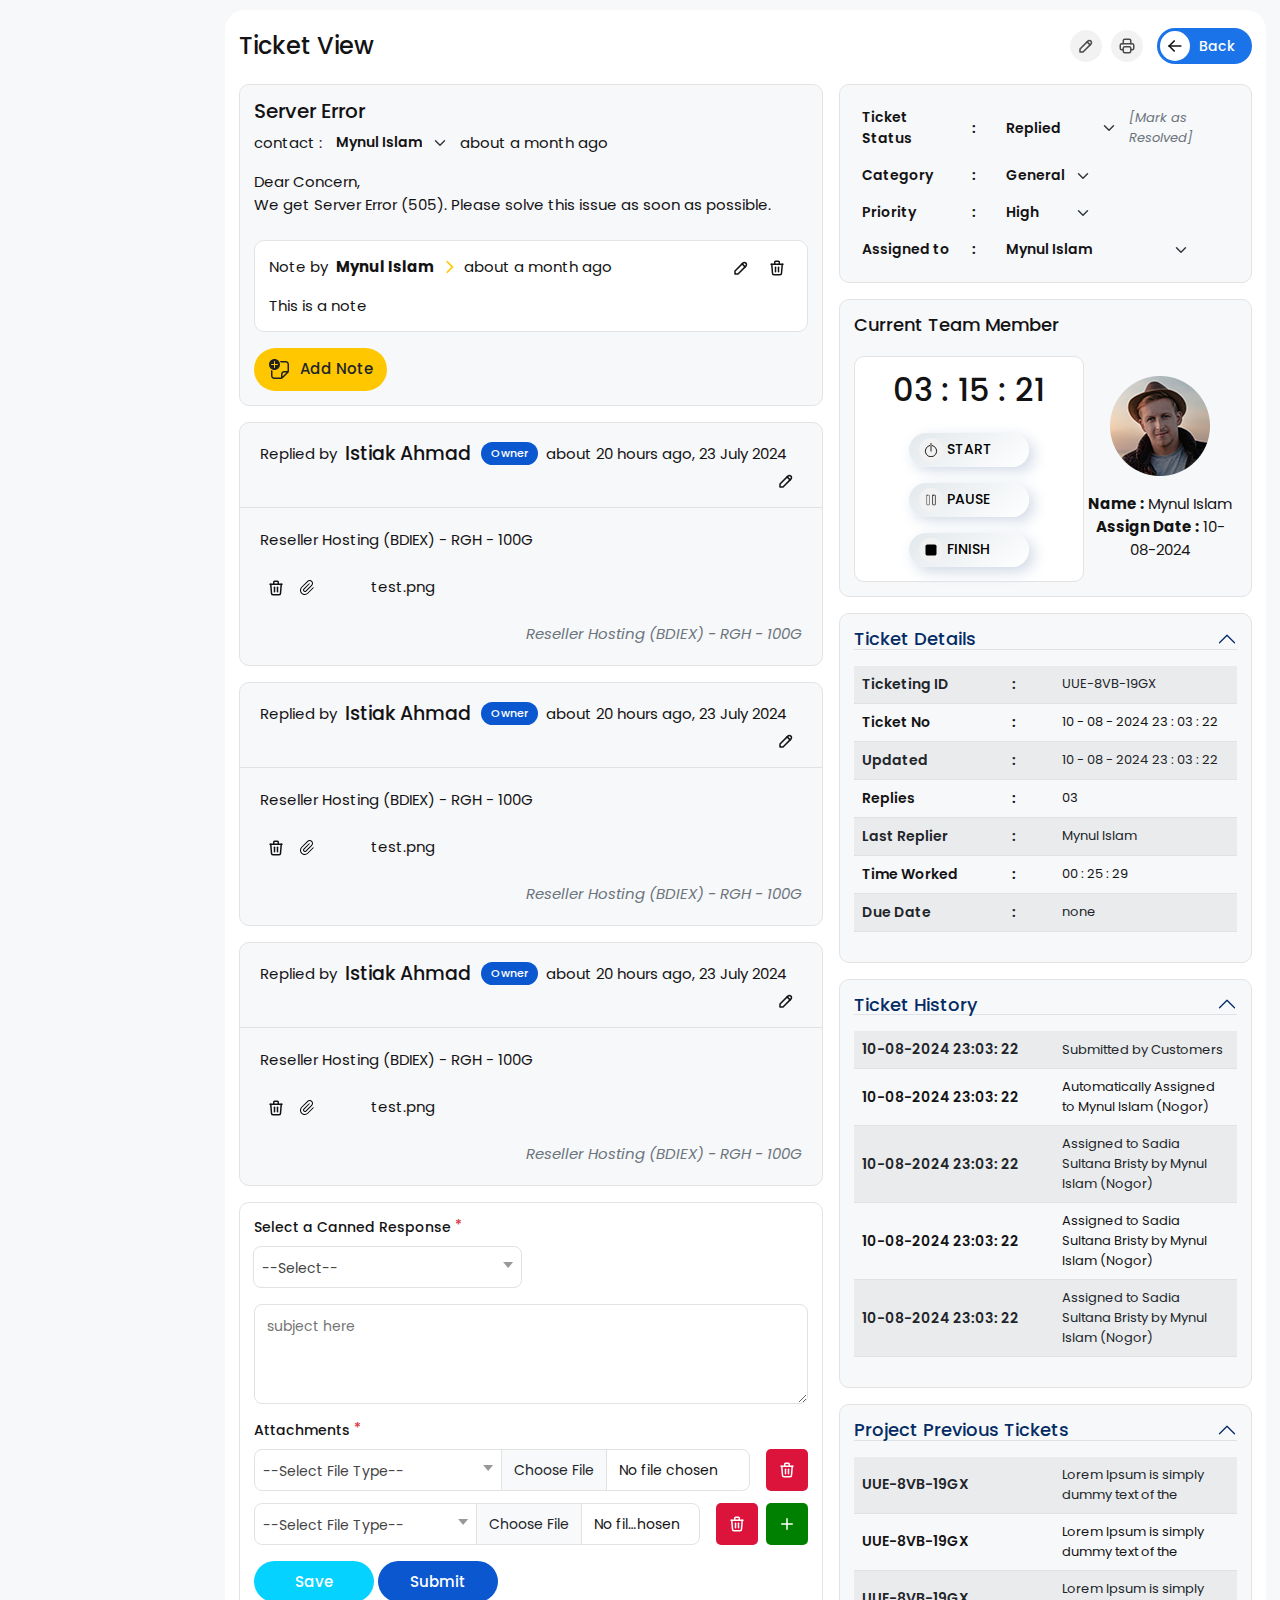
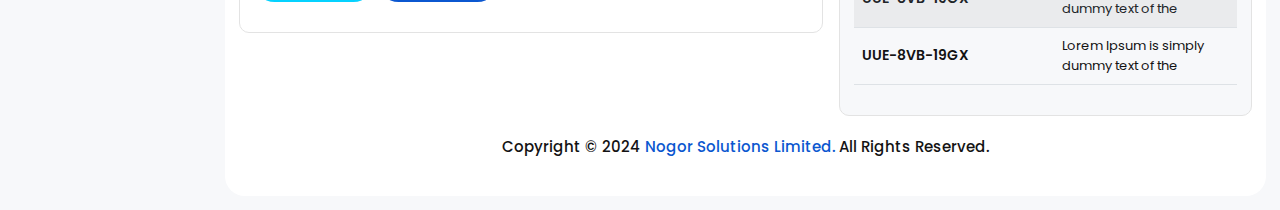
==== commit e9d7f121: "reponsive" ====
--- a/ticket-view-admin.html
+++ b/ticket-view-admin.html
@@ -400,7 +400,7 @@
                       <div class="row g-3 mb-3">
                         <div class="col-12">
                           <button type="submit" class="theme_btn" style="background-color: #05D2FF;">Save</button>
-                          <button type="submit" class="theme_btn">Submit</button>
+                          <button type="submit" class="theme_btn mt-3 mt-sm-0">Submit</button>
                         </div>
                       </div>
                     </form>
@@ -492,7 +492,7 @@
                       <div class="time_sec">
                         <div class="view_sec_bg bg-white">
                           <h2 class="text-center mb-4">03 : 15 : 21</h2>
-                          <div class="d-flex justify-content-center gap-2">
+                          <div class="time_control d-flex flex-column justify-content-center align-items-center gap-3">
                             <button type="submit" class="theme_btn start d-flex align-items-center gap-1">
                               <div class="bg">
                                 <svg data-name="Layer 1" id="Layer_1" viewBox="0 0 48 48" width="14" height="14"
--- a/css/style.css
+++ b/css/style.css
@@ -2690,7 +2690,7 @@
   color: #000;
   font-size: 14px;
   padding: 5px;
-  min-width: 100px;
+  width: fit-content;
   background: linear-gradient(145deg, #e2e8ec, #ffffff);
   box-shadow: 5px 5px 15px #D1D9E6, -5px -5px 15px #ffffff;
 }
@@ -2736,4 +2736,27 @@
   object-fit: cover;
 }
 
+@media (min-width: 1800px) {
+  .time_control {
+    flex-direction: row !important;
+  }
+  .time_control button {
+    min-width: 100px !important;
+    width: unset !important;
+  }
+}
+@media (min-width: 768px) and (max-width: 1199px) {
+  .time_control {
+    flex-direction: row !important;
+  }
+}
+@media (max-width: 575px) {
+  .input-group.position-relative .w-50 {
+    width: 30% !important;
+  }
+  .top_short_info-admin {
+    padding: 0;
+  }
+}
+
 /*# sourceMappingURL=style.css.map */
